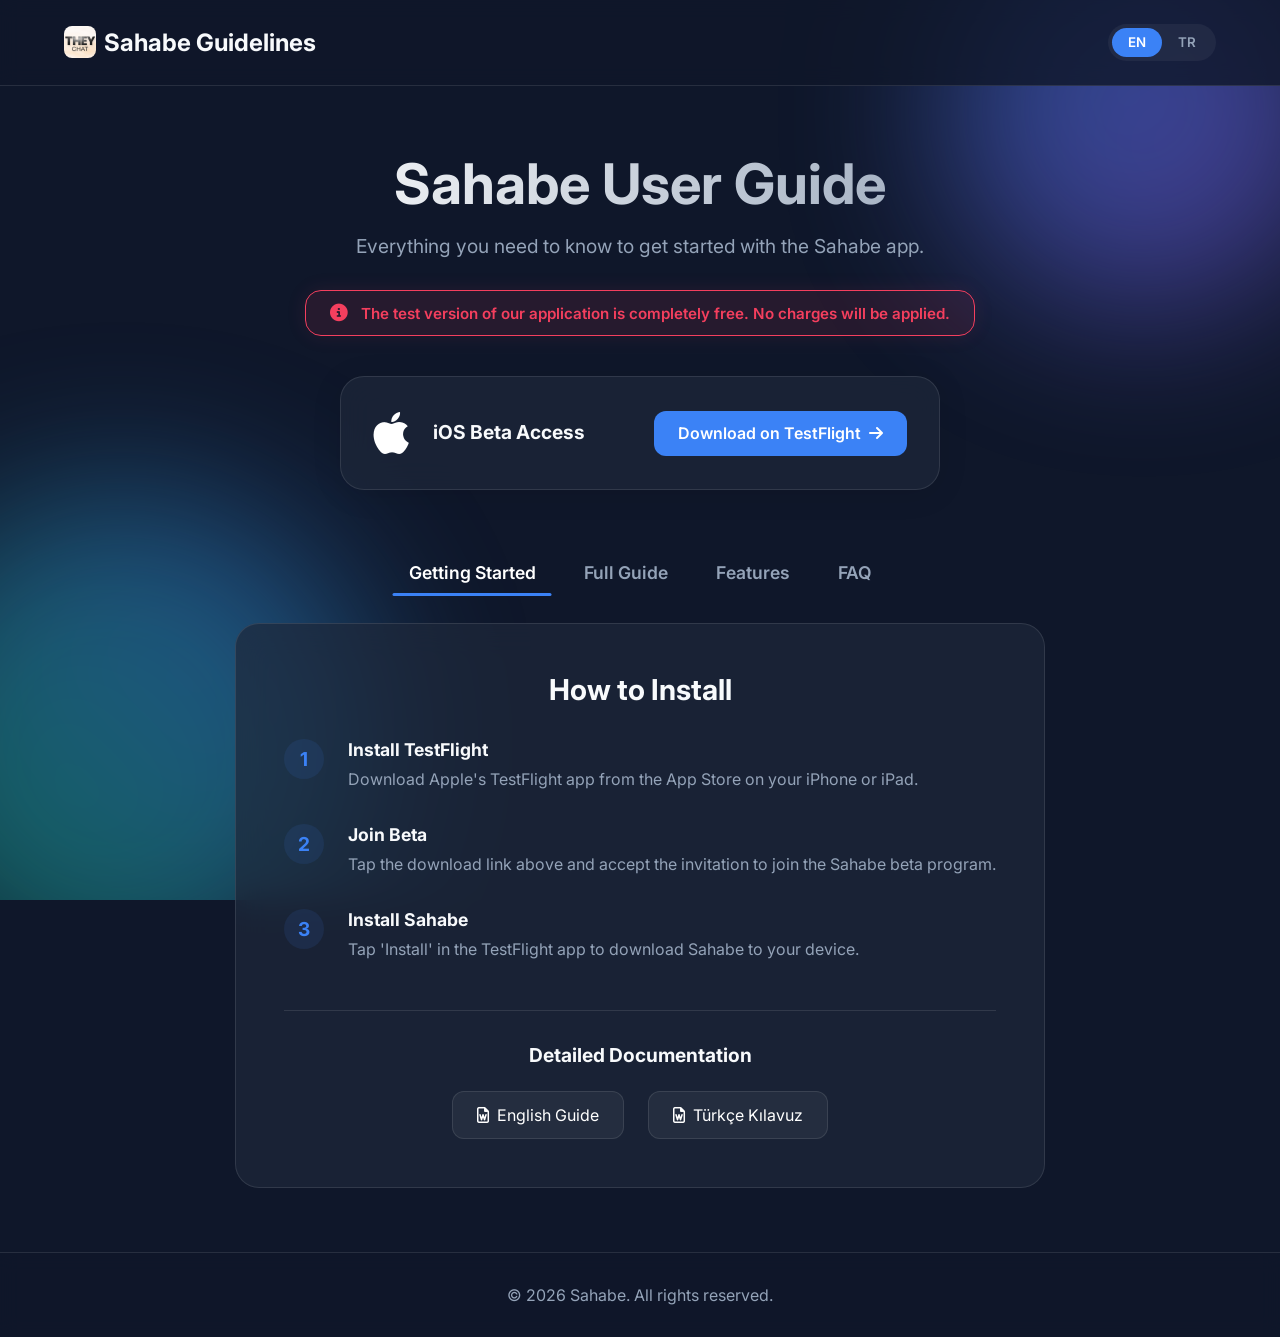
==== index.html @ 3a9c8f9b "feat: add free usage notice banner with localized text to guide page" ====
<!DOCTYPE html>
<html lang="en">
<head>
    <meta charset="UTF-8">
    <meta name="viewport" content="width=device-width, initial-scale=1.0, maximum-scale=1.0, user-scalable=no">
    <title>Sahabe App - User Guide</title>
    <link href="https://fonts.googleapis.com/css2?family=Inter:wght@300;400;600;700&display=swap" rel="stylesheet">
    <link rel="stylesheet" href="style.css">
    <link rel="stylesheet" href="https://cdnjs.cloudflare.com/ajax/libs/font-awesome/6.4.0/css/all.min.css">
</head>
<body>
    <div class="background-elements">
        <div class="blob blob-1"></div>
        <div class="blob blob-2"></div>
    </div>

    <nav class="navbar">
        <div class="logo">
            <img src="images/1.png" alt="Sahabe Logo" class="nav-logo"> <span id="nav-brand">Sahabe Guidelines</span>
        </div>
        <div class="lang-selector">
            <button id="btn-en" class="active">EN</button>
            <button id="btn-tr">TR</button>
        </div>
    </nav>

    <main class="container">
        <header class="hero">
            <h1 id="title">Sahabe User Guide</h1>
            <p id="subtitle">Everything you need to know to get started with the Sahabe app.</p>
            
            <div class="free-notice">
                <i class="fa-solid fa-circle-info"></i>
                <span id="free-notice-text">The test version of our application is completely free. No charges will be applied.</span>
            </div>

            <div class="download-card">
                <div class="app-info">
                    <i class="fa-brands fa-apple apple-icon"></i>
                    <div>
                        <h3 id="ios-beta">iOS Beta Access</h3>
                    </div>
                </div>
                <a href="https://testflight.apple.com/join/zxVEdSqY" target="_blank" class="download-btn">
                    <span id="download-text">Download on TestFlight</span>
                    <i class="fa-solid fa-arrow-right"></i>
                </a>
            </div>
        </header>

        <section class="content-section">
            <div class="tabs">
                <button class="tab-btn active" data-target="getting-started" id="tab-1">Getting Started</button>
                <button class="tab-btn" data-target="full-guide" id="tab-full-guide">Full Guide</button>
                <button class="tab-btn" data-target="features" id="tab-2">Features</button>
                <button class="tab-btn" data-target="faq" id="tab-3">FAQ</button>
            </div>

            <div class="tab-content active" id="getting-started">
                <h2 id="gs-title">How to Install</h2>
                <ol class="steps">
                    <li>
                        <div class="step-icon">1</div>
                        <div class="step-text">
                            <h4 id="step1-title">Install TestFlight</h4>
                            <p id="step1-desc">Download Apple's TestFlight app from the App Store on your iPhone or iPad.</p>
                        </div>
                    </li>
                    <li>
                        <div class="step-icon">2</div>
                        <div class="step-text">
                            <h4 id="step2-title">Join Beta</h4>
                            <p id="step2-desc">Tap the download link above and accept the invitation to join the Sahabe beta program.</p>
                        </div>
                    </li>
                    <li>
                        <div class="step-icon">3</div>
                        <div class="step-text">
                            <h4 id="step3-title">Install Sahabe</h4>
                            <p id="step3-desc">Tap 'Install' in the TestFlight app to download Sahabe to your device.</p>
                        </div>
                    </li>
                </ol>
                <div class="docs-download">
                    <h3 id="docs-title">Detailed Documentation</h3>
                    <div class="docs-links">
                        <a href="./Sahabe-App-Guide.docx" class="doc-btn" download><i class="fa-regular fa-file-word"></i> English Guide</a>
                        <a href="./Sahabe%20Kullan%C4%B1m%20K%C4%B1lavuzu.docx" class="doc-btn" download><i class="fa-regular fa-file-word"></i> Türkçe Kılavuz</a>
                    </div>
                </div>
            </div>

            <!-- Full Guide Tab Content -->
            <div class="tab-content" id="full-guide">
                <div class="guide-container" id="guide-en-content">
                    <h2>Sahabe App: User Guide</h2>
                    <p><em>Welcome to the world of Sahabe! To use our application most efficiently on your iOS device, you can follow the steps below.</em></p>
                    <div class="guide-images"><img src="images/1.png" alt="Intro"></div>

                    <h3>1. Installation and Registration Process</h3>
                    <div class="guide-images">
                        <img src="images/2.png" alt="Installation 1">
                        <img src="images/3.png" alt="Installation 2">
                    </div>
                    <ul>
                        <li><strong>TestFlight Installation:</strong> Our application is currently in the testing phase. First, you need to download and install the TestFlight app from the App Store.</li>
                        <li><strong>Login and Registration:</strong> When you open the app, you will see three different secure registration options:
                            <ul>
                                <li>Register with an Email address.</li>
                                <li>Quick login with a Google account.</li>
                                <li>One-click login with Apple ID.</li>
                            </ul>
                        </li>
                    </ul>

                    <h3>2. Navigation and Sections</h3>
                    <div class="guide-images"><img src="images/4.png" alt="Navigation"></div>
                    <p>You can navigate through the app using the Navigation Bar (Navbar) located at the bottom of the screen.</p>
                    
                    <h4>I. Home Page</h4>
                    <div class="guide-images"><img src="images/5.png" alt="Home Page"></div>
                    <ul>
                        <li><strong>Dynamic List:</strong> The home page lists 5 randomly selected Sahabe.</li>
                        <li><strong>Refresh:</strong> Every time you return to the home page from another section, the list refreshes with different names.</li>
                        <li><strong>Interaction:</strong> You can click on a Sahabe's image to learn about them and start a conversation.</li>
                    </ul>

                    <h4>II. Explore and Search (All Sahabe)</h4>
                    <div class="guide-images"><img src="images/6.png" alt="Explore"></div>
                    <ul>
                        <li><strong>Full List:</strong> You can view all Sahabe registered in the system here.</li>
                        <li><strong>Search:</strong> Use the search bar at the top to find a specific Sahabe by name.</li>
                        <li><strong>Details and Chat:</strong> Clicking on a Sahabe card shows general information, and the "Start Chat" button directs you to the chat screen.</li>
                    </ul>

                    <h4>III. Sponsorship Page</h4>
                    <div class="guide-images">
                        <img src="images/7.png" alt="Sponsorship 1">
                        <img src="images/8.png" alt="Sponsorship 2">
                    </div>
                    <ul>
                        <li><strong>Supporting:</strong> You can select a Sahabe you wish to sponsor.</li>
                        <li><strong>Options:</strong> Sahabe cards feature "Sponsor" and "More" buttons.</li>
                        <li><strong>Process:</strong> You can sponsor directly or use the button at the bottom of the page after reviewing the details.</li>
                    </ul>

                    <h4>IV. Subscription and Credit Transactions</h4>
                    <div class="guide-images">
                        <img src="images/9.png" alt="Subscription 1">
                        <img src="images/10.png" alt="Subscription 2">
                    </div>
                    <ul>
                        <li><strong>Plans:</strong> You can find all subscription plans and details within the cards on this page.</li>
                        <li><strong>Credit System:</strong> Through subscriptions, you earn the credits required to chat with Sahabe (credits decrease during live chats).</li>
                        <li><strong>Buying Credits:</strong> If you wish to increase your credits, you can purchase additional credits via the payment options at the bottom of the page.</li>
                    </ul>

                    <h3>3. Chat Features and Usage</h3>
                    <div class="guide-images"><img src="images/11.png" alt="Chat Features"></div>
                    
                    <h4>Written Chat (Chat Screen)</h4>
                    <div class="guide-images">
                        <img src="images/12.png" alt="Written Chat 1">
                        <img src="images/13.png" alt="Written Chat 2">
                    </div>
                    <ul>
                        <li><strong>Q&A:</strong> You can type your questions in the input bar at the bottom.</li>
                        <li><strong>View:</strong> You can enlarge the area by swiping the chat window upwards.</li>
                        <li><strong>Voice Input:</strong> Use the microphone icon to ask your questions verbally.</li>
                        <li><strong>Language Settings:</strong> Change the chat language using the language option at the bottom of the screen.</li>
                        <li><strong>History:</strong> Use the button in the top right to view your chat history specific to that Sahabe.</li>
                    </ul>

                    <h4>Live Chat</h4>
                    <div class="guide-images"><img src="images/14.png" alt="Live Chat"></div>
                    <ul>
                        <li><strong>Access:</strong> Switch by clicking the "Live" button at the bottom right of the screen.</li>
                        <li><strong>Voice Communication:</strong> Ask your questions directly by speaking.</li>
                        <li><strong>Control Bar:</strong> Use the bar on the right to mute the microphone, pause the chat, or end the session.</li>
                    </ul>

                    <h3>4. Profile and General Menu (Hamburger Menu)</h3>
                    <div class="guide-images">
                        <img src="images/15.png" alt="Profile 1">
                        <img src="images/16.png" alt="Profile 2">
                    </div>
                    <ul>
                        <li><strong>Settings:</strong> Track your profile information, active subscription plan, and remaining credit amount.</li>
                        <li><strong>Content and Support:</strong> Access full chat history, FAQ, Contact Us, About Us, Privacy Policy, Terms of Service, and Warnings.</li>
                    </ul>

                    <h3>5. Feedback & Support</h3>
                    <div class="guide-images">
                        <img src="images/17.png" alt="Feedback 1">
                        <img src="images/18.png" alt="Feedback 2">
                    </div>
                    <p>Your feedback is highly valuable to us. To share your experience:</p>
                    <ul>
                        <li>You can send us your feedback by clicking the <strong>"Feedback"</strong> button located in the bottom right corner of the screen.</li>
                        <li>If you wish, you may attach <strong>screenshots</strong> to your feedback to provide more detailed information.</li>
                        <li>We specifically welcome your comments on:
                            <ul>
                                <li>Ease of registration and login.</li>
                                <li>Quality of content in conversations with Sahaba.</li>
                                <li>Navigation speed and transitions between pages.</li>
                                <li>Performance of the Live chat feature.</li>
                                <li>General design and user-friendliness.</li>
                            </ul>
                        </li>
                    </ul>
                </div>

                <div class="guide-container" id="guide-tr-content" style="display: none;">
                    <h2>Sahabe Uygulaması: Kullanım Kılavuzu</h2>
                    <p><em>Sahabe dünyasına yolculuk yapmaya hoş geldiniz! Uygulamamızı iOS cihazınızda en verimli şekilde kullanabilmeniz için aşağıdaki adımları takip edebilirsiniz.</em></p>
                    <div class="guide-images"><img src="images/1.png" alt="Giriş"></div>

                    <h3>1. Kurulum ve Kayıt Süreci</h3>
                    <div class="guide-images">
                        <img src="images/2.png" alt="Kurulum 1">
                        <img src="images/3.png" alt="Kurulum 2">
                    </div>
                    <ul>
                        <li><strong>TestFlight Yüklemesi:</strong> Uygulamamız şu an test aşamasındadır. Öncelikle App Store üzerinden TestFlight uygulamasını indirip kurmanız gerekmektedir.</li>
                        <li><strong>Giriş ve Kayıt:</strong> Uygulamayı açtığınızda karşınıza üç farklı güvenli kayıt seçeneği çıkacaktır:
                            <ul>
                                <li>E-posta adresi ile kayıt.</li>
                                <li>Google hesabı ile hızlı giriş.</li>
                                <li>Apple ID ile tek tıkla giriş.</li>
                            </ul>
                        </li>
                    </ul>

                    <h3>2. Navigasyon ve Bölümler</h3>
                    <div class="guide-images"><img src="images/4.png" alt="Navigasyon"></div>
                    <p>Uygulama içerisinde geçişlerinizi, ekranın alt kısmında yer alan <strong>Navigasyon Çubuğu (Navbar)</strong> üzerinden gerçekleştirebilirsiniz.</p>
                    
                    <h4>I. Ana Sayfa (Home Page)</h4>
                    <div class="guide-images"><img src="images/5.png" alt="Ana Sayfa"></div>
                    <ul>
                        <li><strong>Dinamik Liste:</strong> Ana sayfada <strong>rastgele seçilen 5 Sahabe</strong> listelenir. Başka bir sayfadan ana sayfaya her döndüğünüzde liste yenilenerek karşınıza farklı isimler çıkar.</li>
                        <li><strong>Etkileşim:</strong> Sahabe görseline tıklayarak o sahabe hakkında bilgi sahibi olabilir ve sohbete başlayabilirsiniz.</li>
                    </ul>

                    <h4>II. Keşfet ve Arama (Tüm Sahabeler)</h4>
                    <div class="guide-images"><img src="images/6.png" alt="Keşfet"></div>
                    <ul>
                        <li><strong>Tüm Liste:</strong> Sistemde kayıtlı tüm sahabeleri burada görebilirsiniz.</li>
                        <li><strong>Arama:</strong> Üst kısımdaki arama barını kullanarak dilediğiniz sahabenin ismini aratabilirsiniz.</li>
                        <li><strong>Detay ve Sohbet:</strong> Sahabe kartına tıkladığınızda genel bilgilerine ulaşabilir, <strong>"Sohbete Başla"</strong> butonu ile chat ekranına yönlendirilirsiniz.</li>
                    </ul>

                    <h4>III. Sponsorluk Sayfası</h4>
                    <div class="guide-images">
                        <img src="images/7.png" alt="Sponsorluk 1">
                        <img src="images/8.png" alt="Sponsorluk 2">
                    </div>
                    <ul>
                        <li><strong>Destek Olma:</strong> Sponsor olmak istediğiniz sahabeyi seçebilirsiniz.</li>
                        <li><strong>Seçenekler:</strong> Sahabe kartları üzerinde "Sponsor Ol" ve "Daha Fazla" butonları yer alır.</li>
                        <li><strong>Süreç:</strong> Doğrudan sponsor olabilir veya detayları inceledikten sonra sayfa sonundaki butonu kullanabilirsiniz.</li>
                    </ul>

                    <h4>IV. Abonelik ve Kredi İşlemleri</h4>
                    <div class="guide-images">
                        <img src="images/9.png" alt="Abonelik 1">
                        <img src="images/10.png" alt="Abonelik 2">
                    </div>
                    <ul>
                        <li><strong>Planlar:</strong> Tüm abonelik planlarını ve detaylarını bu sayfadaki kartlar içerisinde bulabilirsiniz.</li>
                        <li><strong>Kredi Sistemi:</strong> Abonelik sayesinde sahabe ile sohbet etmek için gerekli kredileri kazanmış olursunuz (Canlı sohbetlerde krediniz azalacaktır).</li>
                        <li><strong>Kredi Satın Alma:</strong> Kredinizi artırmak isterseniz, sayfanın altındaki ödeme seçenekleri üzerinden ek kredi satın alabilirsiniz.</li>
                    </ul>

                    <h3>3. Sohbet Özellikleri ve Kullanım</h3>
                    <div class="guide-images"><img src="images/11.png" alt="Sohbet Özellikleri"></div>
                    
                    <h4>Yazılı Sohbet (Chat Screen)</h4>
                    <div class="guide-images">
                        <img src="images/12.png" alt="Yazılı Sohbet 1">
                        <img src="images/13.png" alt="Yazılı Sohbet 2">
                    </div>
                    <ul>
                        <li><strong>Soru-Cevap:</strong> Alt kısımdaki giriş barından sorularınızı yazabilirsiniz.</li>
                        <li><strong>Görünüm:</strong> Sohbet penceresini yukarı kaydırarak alanı büyütebilirsiniz.</li>
                        <li><strong>Sesli Giriş:</strong> Mikrofon ikonunu kullanarak sorularınızı konuşarak iletebilirsiniz.</li>
                        <li><strong>Dil Ayarı:</strong> Sohbet dilini ekranın altındaki dil seçeneğiyle değiştirebilirsiniz.</li>
                        <li><strong>Geçmiş:</strong> Sağ üstteki buton ile o sahabeye özel sohbet geçmişinizi görebilirsiniz.</li>
                    </ul>

                    <h4>Canlı Sohbet (Live Chat)</h4>
                    <div class="guide-images"><img src="images/14.png" alt="Canlı Sohbet"></div>
                    <ul>
                        <li><strong>Geçiş:</strong> Ekranın sağ altındaki <strong>"Live"</strong> butonuna tıklayarak geçiş yapabilirsiniz.</li>
                        <li><strong>Sesli İletişim:</strong> Sorularınızı doğrudan konuşarak sorabilirsiniz.</li>
                        <li><strong>Kontrol Barı:</strong> Sağ taraftaki bar üzerinden mikrofonu kapatabilir, sohbeti duraklatabilir veya sonlandırabilirsiniz.</li>
                    </ul>

                    <h3>4. Profil ve Genel Menü (Hamburger Menü)</h3>
                    <div class="guide-images">
                        <img src="images/15.png" alt="Profil 1">
                        <img src="images/16.png" alt="Profil 2">
                    </div>
                    <p>Her sayfanın sağ üst köşesinde bulunan <strong>Hamburger Menü (≡)</strong> simgesi üzerinden şu bölümlere ulaşabilirsiniz:</p>
                    <ul>
                        <li><strong>Ayarlar:</strong> Profil bilgileriniz, aktif abonelik planınız ve kalan kredi miktarınızı buradan takip edebilirsiniz.</li>
                        <li><strong>İçerik ve Destek:</strong> Tüm sohbet geçmişi, SSS, Bize Ulaşın, Hakkımızda, Gizlilik Politikası, Hizmet Şartları ve Uyarılar.</li>
                    </ul>

                    <h3>5. Geri Bildirim ve Destek</h3>
                    <div class="guide-images">
                        <img src="images/17.png" alt="Geri Bildirim 1">
                        <img src="images/18.png" alt="Geri Bildirim 2">
                    </div>
                    <p>Uygulama hakkındaki görüşleriniz bizim için çok değerlidir. Deneyimlerinizi paylaşmak için:</p>
                    <ul>
                        <li>Ekranın sağ alt köşesinde bulunan <strong>"Feedback"</strong> butonuna tıklayarak geri bildirimlerinizi bize iletebilirsiniz.</li>
                        <li>Geri bildiriminize dilerseniz <strong>ekran görüntüsü</strong> ekleyerek yaşadığınız durumları daha detaylı bir şekilde raporlayabilirsiniz.</li>
                        <li>Uygulama gelişimi için özellikle şu 5 konu başlığındaki yorumlarınızı bekliyoruz:
                            <ul>
                                <li>Kayıt ve giriş kolaylığı.</li>
                                <li>Sahabelerle yapılan sohbetlerin içerik kalitesi.</li>
                                <li>Sayfalar arası geçiş ve navigasyon hızı.</li>
                                <li>Canlı sohbet (Live) özelliğinin performansı.</li>
                                <li>Genel tasarım ve kullanım kolaylığı.</li>
                            </ul>
                        </li>
                    </ul>
                </div>
            </div>

            <div class="tab-content" id="features">
                <h2 id="feat-title">Key Features</h2>
                <div class="feature-grid">
                    <div class="feature-card">
                        <i class="fa-solid fa-comments"></i>
                        <h4 id="feat1-title">Real-time Chat</h4>
                        <p id="feat1-desc">Communicate instantly with a modern and intuitive chat interface.</p>
                    </div>
                    <div class="feature-card">
                        <i class="fa-solid fa-microphone"></i>
                        <h4 id="feat2-title">Voice Messages</h4>
                        <p id="feat2-desc">Send and receive crystal clear voice messages effortlessly.</p>
                    </div>
                    <div class="feature-card">
                        <i class="fa-solid fa-shield-halved"></i>
                        <h4 id="feat3-title">Secure & Private</h4>
                        <p id="feat3-desc">Your conversations are protected with industry-standard security.</p>
                    </div>
                </div>
            </div>

            <div class="tab-content" id="faq">
                <h2 id="faq-title">Frequently Asked Questions</h2>
                <div class="accordion">
                    <div class="accordion-item">
                        <button class="accordion-header">
                            <span id="faq1-q">Do I need an account to use the app?</span>
                            <i class="fa-solid fa-chevron-down"></i>
                        </button>
                        <div class="accordion-body">
                            <p id="faq1-a">Yes, you can sign in easily using your Google or Apple account.</p>
                        </div>
                    </div>
                    <div class="accordion-item">
                        <button class="accordion-header">
                            <span id="faq2-q">Is the app available on Android?</span>
                            <i class="fa-solid fa-chevron-down"></i>
                        </button>
                        <div class="accordion-body">
                            <p id="faq2-a">Currently, we are focusing on the iOS beta release. An Android version will be available in the future.</p>
                        </div>
                    </div>
                    <div class="accordion-item">
                        <button class="accordion-header">
                            <span id="faq3-q">How do I report a bug?</span>
                            <i class="fa-solid fa-chevron-down"></i>
                        </button>
                        <div class="accordion-body">
                            <p id="faq3-a">You can report bugs directly through the TestFlight app by taking a screenshot and sharing your feedback.</p>
                        </div>
                    </div>
                </div>
            </div>
        </section>
    </main>

    <footer>
        <p id="footer-text">&copy; 2026 Sahabe. All rights reserved.</p>
    </footer>

    <script src="script.js"></script>
</body>
</html>
---- style.css ----
:root {
    --bg-color: #0f172a;
    --text-main: #f8fafc;
    --text-muted: #94a3b8;
    --primary: #3b82f6;
    --primary-hover: #2563eb;
    --card-bg: rgba(30, 41, 59, 0.7);
    --border: rgba(255, 255, 255, 0.1);
    --glass-shadow: 0 4px 30px rgba(0, 0, 0, 0.1);
}

* {
    margin: 0;
    padding: 0;
    box-sizing: border-box;
    font-family: 'Inter', sans-serif;
}

body {
    background-color: var(--bg-color);
    color: var(--text-main);
    min-height: 100vh;
    display: flex;
    flex-direction: column;
    overflow-x: hidden;
    position: relative;
}

.background-elements {
    position: fixed;
    top: 0;
    left: 0;
    width: 100%;
    height: 100%;
    z-index: -1;
    overflow: hidden;
}

.blob {
    position: absolute;
    filter: blur(80px);
    border-radius: 50%;
    opacity: 0.5;
    animation: float 10s infinite ease-in-out alternate;
}

.blob-1 {
    top: -10%;
    right: -5%;
    width: 400px;
    height: 400px;
    background: linear-gradient(to bottom right, #3b82f6, #8b5cf6);
}

.blob-2 {
    bottom: -10%;
    left: -10%;
    width: 500px;
    height: 500px;
    background: linear-gradient(to top right, #10b981, #3b82f6);
    animation-delay: -5s;
}

@keyframes float {
    0% { transform: translate(0, 0) scale(1); }
    100% { transform: translate(-30px, 50px) scale(1.1); }
}

.navbar {
    display: flex;
    justify-content: space-between;
    align-items: center;
    padding: 1.5rem 5%;
    background: rgba(15, 23, 42, 0.8);
    backdrop-filter: blur(10px);
    border-bottom: 1px solid var(--border);
    position: sticky;
    top: 0;
    left: 0;
    right: 0;
    width: 100%;
    z-index: 100;
}

.logo {
    font-size: 1.5rem;
    font-weight: 700;
    display: flex;
    align-items: center;
    gap: 0.5rem;
}

.nav-logo {
    width: 32px;
    height: 32px;
    object-fit: cover;
    border-radius: 8px;
}

.logo i {
    color: var(--primary);
}

.lang-selector {
    display: flex;
    background: rgba(255, 255, 255, 0.05);
    border-radius: 20px;
    padding: 4px;
}

.lang-selector button {
    background: transparent;
    border: none;
    color: var(--text-muted);
    padding: 0.4rem 1rem;
    border-radius: 16px;
    cursor: pointer;
    font-weight: 600;
    transition: all 0.3s ease;
}

.lang-selector button.active {
    background: var(--primary);
    color: white;
}

.container {
    max-width: 900px;
    margin: 0 auto;
    padding: 4rem 2rem;
    flex: 1;
}

.hero {
    text-align: center;
    margin-bottom: 4rem;
}

.hero h1 {
    font-size: 3.5rem;
    font-weight: 700;
    margin-bottom: 1rem;
    background: linear-gradient(to right, #fff, #94a3b8);
    -webkit-background-clip: text;
    -webkit-text-fill-color: transparent;
}

.hero p {
    font-size: 1.2rem;
    color: var(--text-muted);
    max-width: 600px;
    margin: 0 auto 2rem auto;
}

.free-notice {
    background: rgba(244, 63, 94, 0.1);
    border: 1px solid #f43f5e;
    border-radius: 16px;
    padding: 0.8rem 1.5rem;
    margin-bottom: 2.5rem;
    display: inline-flex;
    align-items: center;
    gap: 0.8rem;
    color: #f43f5e;
    font-weight: 600;
    font-size: 0.95rem;
    box-shadow: 0 0 20px rgba(244, 63, 94, 0.1);
    animation: fadeIn 0.8s ease forwards;
}

.free-notice i {
    font-size: 1.1rem;
}

.download-card {
    background: var(--card-bg);
    backdrop-filter: blur(16px);
    border: 1px solid var(--border);
    border-radius: 24px;
    padding: 2rem;
    display: flex;
    align-items: center;
    justify-content: space-between;
    box-shadow: var(--glass-shadow);
    max-width: 600px;
    margin: 0 auto;
    transition: transform 0.3s ease, box-shadow 0.3s ease;
}

.download-card:hover {
    transform: translateY(-5px);
    box-shadow: 0 10px 40px rgba(59, 130, 246, 0.2);
}

.app-info {
    display: flex;
    align-items: center;
    gap: 1.5rem;
    text-align: left;
}

.apple-icon {
    font-size: 3rem;
    color: white;
}

.app-info h3 {
    font-size: 1.2rem;
    margin-bottom: 0.2rem;
}

.version {
    color: var(--text-muted);
    font-size: 0.9rem;
}

.version strong {
    color: #10b981;
    background: rgba(16, 185, 129, 0.1);
    padding: 2px 8px;
    border-radius: 12px;
}

.download-btn {
    background: var(--primary);
    color: white;
    text-decoration: none;
    padding: 0.8rem 1.5rem;
    border-radius: 12px;
    font-weight: 600;
    display: inline-flex;
    align-items: center;
    justify-content: center;
    gap: 0.5rem;
    transition: background 0.3s ease;
    word-break: break-word;
}

.download-btn:hover {
    background: var(--primary-hover);
}

.tabs {
    display: flex;
    justify-content: center;
    flex-wrap: wrap;
    gap: 1rem;
    margin-bottom: 2rem;
}

.tab-btn {
    background: transparent;
    border: none;
    color: var(--text-muted);
    font-size: 1.1rem;
    font-weight: 600;
    padding: 0.5rem 1rem;
    cursor: pointer;
    position: relative;
    transition: color 0.3s ease;
}

.tab-btn::after {
    content: '';
    position: absolute;
    bottom: -5px;
    left: 50%;
    transform: translateX(-50%);
    width: 0;
    height: 3px;
    background: var(--primary);
    border-radius: 3px;
    transition: width 0.3s ease;
}

.tab-btn.active {
    color: white;
}

.tab-btn.active::after {
    width: 100%;
}

.tab-content {
    display: none;
    background: var(--card-bg);
    backdrop-filter: blur(16px);
    border: 1px solid var(--border);
    border-radius: 24px;
    padding: 3rem;
    animation: fadeIn 0.4s ease forwards;
}

.tab-content.active {
    display: block;
}

@keyframes fadeIn {
    from { opacity: 0; transform: translateY(10px); }
    to { opacity: 1; transform: translateY(0); }
}

.tab-content h2 {
    margin-bottom: 2rem;
    font-size: 1.8rem;
    text-align: center;
}

.steps {
    list-style: none;
    display: flex;
    flex-direction: column;
    gap: 2rem;
    margin-bottom: 3rem;
}

.steps li {
    display: flex;
    gap: 1.5rem;
}

.step-icon {
    width: 40px;
    height: 40px;
    background: rgba(59, 130, 246, 0.1);
    color: var(--primary);
    border-radius: 50%;
    display: flex;
    align-items: center;
    justify-content: center;
    font-weight: 700;
    font-size: 1.2rem;
    flex-shrink: 0;
}

.step-text h4 {
    font-size: 1.1rem;
    margin-bottom: 0.4rem;
}

.step-text p {
    color: var(--text-muted);
    line-height: 1.6;
}

.docs-download {
    border-top: 1px solid var(--border);
    padding-top: 2rem;
    text-align: center;
}

.docs-download h3 {
    margin-bottom: 1.5rem;
    font-size: 1.2rem;
}

.docs-links {
    display: flex;
    justify-content: center;
    gap: 1.5rem;
}

.doc-btn {
    display: inline-flex;
    align-items: center;
    gap: 0.5rem;
    background: rgba(255, 255, 255, 0.05);
    border: 1px solid var(--border);
    color: white;
    text-decoration: none;
    padding: 0.8rem 1.5rem;
    border-radius: 12px;
    transition: all 0.3s ease;
}

.doc-btn:hover {
    background: rgba(255, 255, 255, 0.1);
    border-color: rgba(255, 255, 255, 0.2);
}

.feature-grid {
    display: grid;
    grid-template-columns: repeat(auto-fit, minmax(200px, 1fr));
    gap: 1.5rem;
}

.feature-card {
    background: rgba(255, 255, 255, 0.03);
    border: 1px solid var(--border);
    border-radius: 16px;
    padding: 2rem;
    text-align: center;
    transition: transform 0.3s ease;
}

.feature-card:hover {
    transform: translateY(-5px);
}

.feature-card i {
    font-size: 2.5rem;
    color: var(--primary);
    margin-bottom: 1rem;
}

.feature-card h4 {
    margin-bottom: 0.5rem;
    font-size: 1.1rem;
}

.feature-card p {
    color: var(--text-muted);
    font-size: 0.95rem;
    line-height: 1.5;
}

.accordion-item {
    border-bottom: 1px solid var(--border);
}

.accordion-item:last-child {
    border-bottom: none;
}

.accordion-header {
    width: 100%;
    background: transparent;
    border: none;
    color: white;
    display: flex;
    justify-content: space-between;
    align-items: center;
    padding: 1.5rem 0;
    font-size: 1.1rem;
    font-weight: 600;
    cursor: pointer;
}

.accordion-header i {
    transition: transform 0.3s ease;
}

.accordion-header.active i {
    transform: rotate(180deg);
}

.accordion-body {
    max-height: 0;
    overflow: hidden;
    transition: max-height 0.3s ease;
}

.accordion-body p {
    padding-bottom: 1.5rem;
    color: var(--text-muted);
    line-height: 1.6;
}

.guide-container {
    color: var(--text-muted);
    line-height: 1.6;
    text-align: left;
}

.guide-container h2 {
    color: white;
    margin-bottom: 1.5rem;
    font-size: 2rem;
    text-align: left;
}

.guide-container h3 {
    color: var(--primary);
    margin-top: 2rem;
    margin-bottom: 1rem;
    font-size: 1.4rem;
}

.guide-container h4 {
    color: #f8fafc;
    margin-top: 1.5rem;
    margin-bottom: 0.5rem;
    font-size: 1.1rem;
}

.guide-container p {
    margin-bottom: 1rem;
}

.guide-container ul, .guide-container ol {
    margin-bottom: 1.5rem;
    padding-left: 1.5rem;
}

.guide-container li {
    margin-bottom: 0.5rem;
}

.guide-container ul ul {
    margin-top: 0.5rem;
    margin-bottom: 0.5rem;
}

.guide-images {
    display: flex;
    gap: 1.2rem;
    margin: 1.5rem 0;
    overflow-x: auto;
    padding-bottom: 1rem;
    scroll-snap-type: x mandatory;
    -webkit-overflow-scrolling: touch;
}

.guide-images img {
    flex: 0 0 80%;
    max-width: 80%;
    height: auto;
    border-radius: 12px;
    border: 1px solid var(--border);
    box-shadow: 0 4px 15px rgba(0, 0, 0, 0.2);
    scroll-snap-align: start;
}

/* On larger screens, don't force partial visibility if there's space */
@media (min-width: 769px) {
    .guide-images img {
        flex: 0 0 auto;
        max-width: 45%;
    }
}

footer {
    text-align: center;
    padding: 2rem;
    color: var(--text-muted);
    border-top: 1px solid var(--border);
    background: rgba(15, 23, 42, 0.8);
    backdrop-filter: blur(10px);
}

@media (max-width: 768px) {
    .navbar {
        padding: 1rem 1.5rem;
        width: 100%;
        border-radius: 0;
    }
    .container { padding: 2rem 1rem; }
    .hero h1 { font-size: 1.8rem; }
    .download-card { 
        flex-direction: column; 
        gap: 1.2rem; 
        text-align: center; 
        padding: 1.2rem; 
        width: 100%;
        max-width: 100%;
    }
    .app-info { flex-direction: column; text-align: center; gap: 0.8rem; }
    .app-info i { font-size: 2.5rem; }
    .download-btn { 
        width: 100%; 
        padding: 0.8rem 1rem; 
        font-size: 0.95rem;
    }
    .docs-links { flex-direction: column; gap: 0.8rem; }
    .tab-content { padding: 1.5rem 1rem; }
    .guide-images { padding-bottom: 1rem; }
}
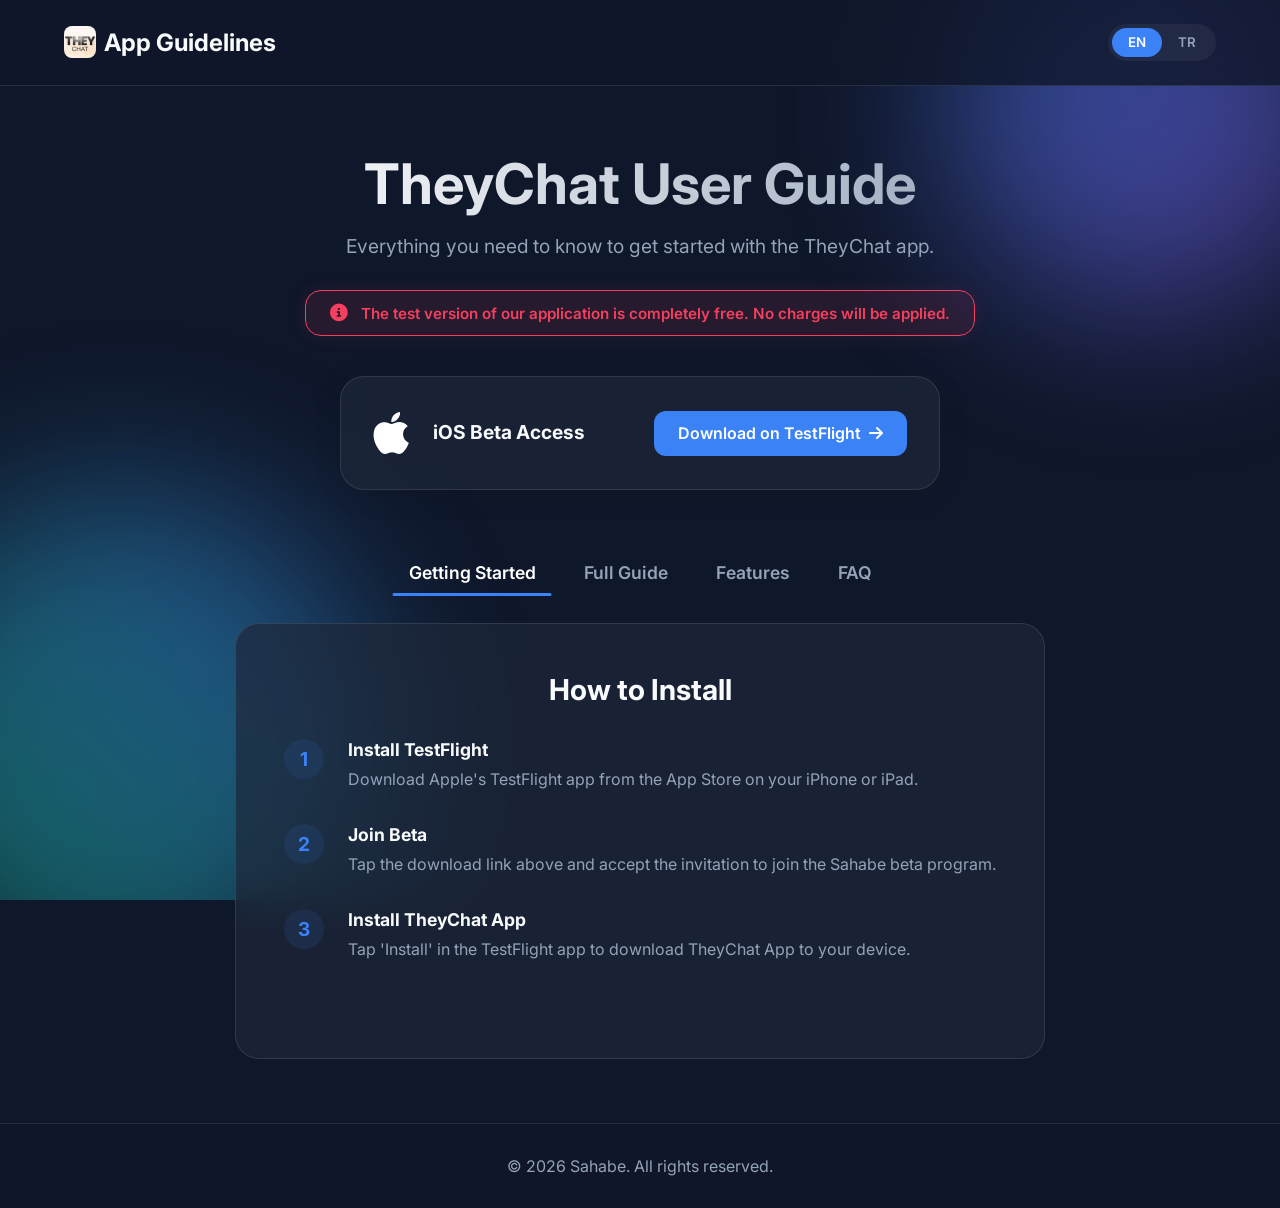
==== commit 86944188: "refactor: rebrand application to TheyChat and update feature descriptions in guide pages" ====
--- a/index.html
+++ b/index.html
@@ -3,7 +3,7 @@
 <head>
     <meta charset="UTF-8">
     <meta name="viewport" content="width=device-width, initial-scale=1.0, maximum-scale=1.0, user-scalable=no">
-    <title>Sahabe App - User Guide</title>
+    <title>TheyChat App - User Guide</title>
     <link href="https://fonts.googleapis.com/css2?family=Inter:wght@300;400;600;700&display=swap" rel="stylesheet">
     <link rel="stylesheet" href="style.css">
     <link rel="stylesheet" href="https://cdnjs.cloudflare.com/ajax/libs/font-awesome/6.4.0/css/all.min.css">
@@ -16,7 +16,7 @@
 
     <nav class="navbar">
         <div class="logo">
-            <img src="images/1.png" alt="Sahabe Logo" class="nav-logo"> <span id="nav-brand">Sahabe Guidelines</span>
+            <img src="images/1.png" alt="Sahabe Logo" class="nav-logo"> <span id="nav-brand">App Guidelines</span>
         </div>
         <div class="lang-selector">
             <button id="btn-en" class="active">EN</button>
@@ -26,8 +26,8 @@
 
     <main class="container">
         <header class="hero">
-            <h1 id="title">Sahabe User Guide</h1>
-            <p id="subtitle">Everything you need to know to get started with the Sahabe app.</p>
+            <h1 id="title">TheyChat User Guide</h1>
+            <p id="subtitle">Everything you need to know to get started with the TheyChat app.</p>
             
             <div class="free-notice">
                 <i class="fa-solid fa-circle-info"></i>
@@ -76,25 +76,18 @@
                     <li>
                         <div class="step-icon">3</div>
                         <div class="step-text">
-                            <h4 id="step3-title">Install Sahabe</h4>
-                            <p id="step3-desc">Tap 'Install' in the TestFlight app to download Sahabe to your device.</p>
+                            <h4 id="step3-title">Install TheyChat App</h4>
+                            <p id="step3-desc">Tap 'Install' in the TestFlight app to download TheyChat App to your device.</p>
                         </div>
                     </li>
                 </ol>
-                <div class="docs-download">
-                    <h3 id="docs-title">Detailed Documentation</h3>
-                    <div class="docs-links">
-                        <a href="./Sahabe-App-Guide.docx" class="doc-btn" download><i class="fa-regular fa-file-word"></i> English Guide</a>
-                        <a href="./Sahabe%20Kullan%C4%B1m%20K%C4%B1lavuzu.docx" class="doc-btn" download><i class="fa-regular fa-file-word"></i> Türkçe Kılavuz</a>
-                    </div>
-                </div>
             </div>
 
             <!-- Full Guide Tab Content -->
             <div class="tab-content" id="full-guide">
                 <div class="guide-container" id="guide-en-content">
-                    <h2>Sahabe App: User Guide</h2>
-                    <p><em>Welcome to the world of Sahabe! To use our application most efficiently on your iOS device, you can follow the steps below.</em></p>
+                    <h2>TheyChat App: User Guide</h2>
+                    <p><em>Welcome to the world of TheyChat! To use our application most efficiently on your iOS device, you can follow the steps below.</em></p>
                     <div class="guide-images"><img src="images/1.png" alt="Intro"></div>
 
                     <h3>1. Installation and Registration Process</h3>
@@ -211,8 +204,8 @@
                 </div>
 
                 <div class="guide-container" id="guide-tr-content" style="display: none;">
-                    <h2>Sahabe Uygulaması: Kullanım Kılavuzu</h2>
-                    <p><em>Sahabe dünyasına yolculuk yapmaya hoş geldiniz! Uygulamamızı iOS cihazınızda en verimli şekilde kullanabilmeniz için aşağıdaki adımları takip edebilirsiniz.</em></p>
+                    <h2>TheyChat Uygulaması: Kullanım Kılavuzu</h2>
+                    <p><em>TheyChat dünyasına yolculuk yapmaya hoş geldiniz! Uygulamamızı iOS cihazınızda en verimli şekilde kullanabilmeniz için aşağıdaki adımları takip edebilirsiniz.</em></p>
                     <div class="guide-images"><img src="images/1.png" alt="Giriş"></div>
 
                     <h3>1. Kurulum ve Kayıt Süreci</h3>
@@ -338,14 +331,19 @@
                         <p id="feat1-desc">Communicate instantly with a modern and intuitive chat interface.</p>
                     </div>
                     <div class="feature-card">
-                        <i class="fa-solid fa-microphone"></i>
-                        <h4 id="feat2-title">Voice Messages</h4>
-                        <p id="feat2-desc">Send and receive crystal clear voice messages effortlessly.</p>
+                        <i class="fa-solid fa-keyboard"></i>
+                        <h4 id="feat2-title">Text Chat</h4>
+                        <p id="feat2-desc">Enjoy seamless text-based conversations anytime, anywhere.</p>
                     </div>
                     <div class="feature-card">
                         <i class="fa-solid fa-shield-halved"></i>
-                        <h4 id="feat3-title">Secure & Private</h4>
-                        <p id="feat3-desc">Your conversations are protected with industry-standard security.</p>
+                        <h4 id="feat3-title">Private & Secure</h4>
+                        <p id="feat3-desc">Your data and conversations are protected with advanced encryption.</p>
+                    </div>
+                    <div class="feature-card">
+                        <i class="fa-solid fa-book-open"></i>
+                        <h4 id="feat4-title">Educational Content</h4>
+                        <p id="feat4-desc">Access informative and educational content designed to help you grow.</p>
                     </div>
                 </div>
             </div>
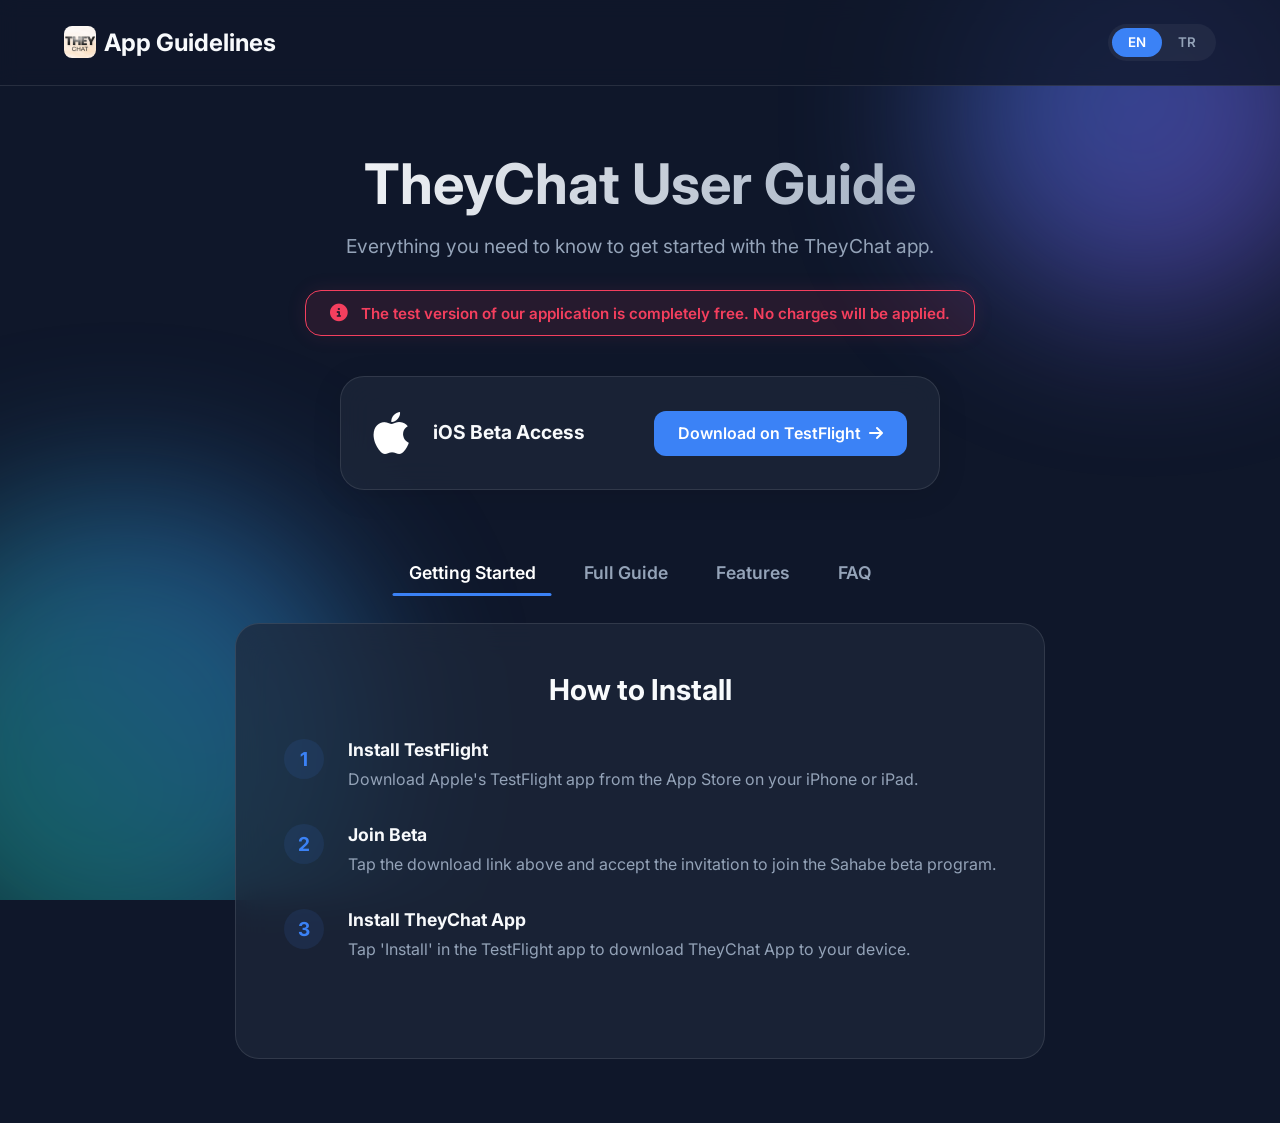
==== commit 1828fe82: "refactor: remove footer element and associated localization strings" ====
--- a/index.html
+++ b/index.html
@@ -383,9 +383,7 @@
         </section>
     </main>
 
-    <footer>
-        <p id="footer-text">&copy; 2026 Sahabe. All rights reserved.</p>
-    </footer>
+
 
     <script src="script.js"></script>
 </body>
--- a/style.css
+++ b/style.css
@@ -529,14 +529,7 @@
     }
 }
 
-footer {
-    text-align: center;
-    padding: 2rem;
-    color: var(--text-muted);
-    border-top: 1px solid var(--border);
-    background: rgba(15, 23, 42, 0.8);
-    backdrop-filter: blur(10px);
-}
+
 
 @media (max-width: 768px) {
     .navbar {
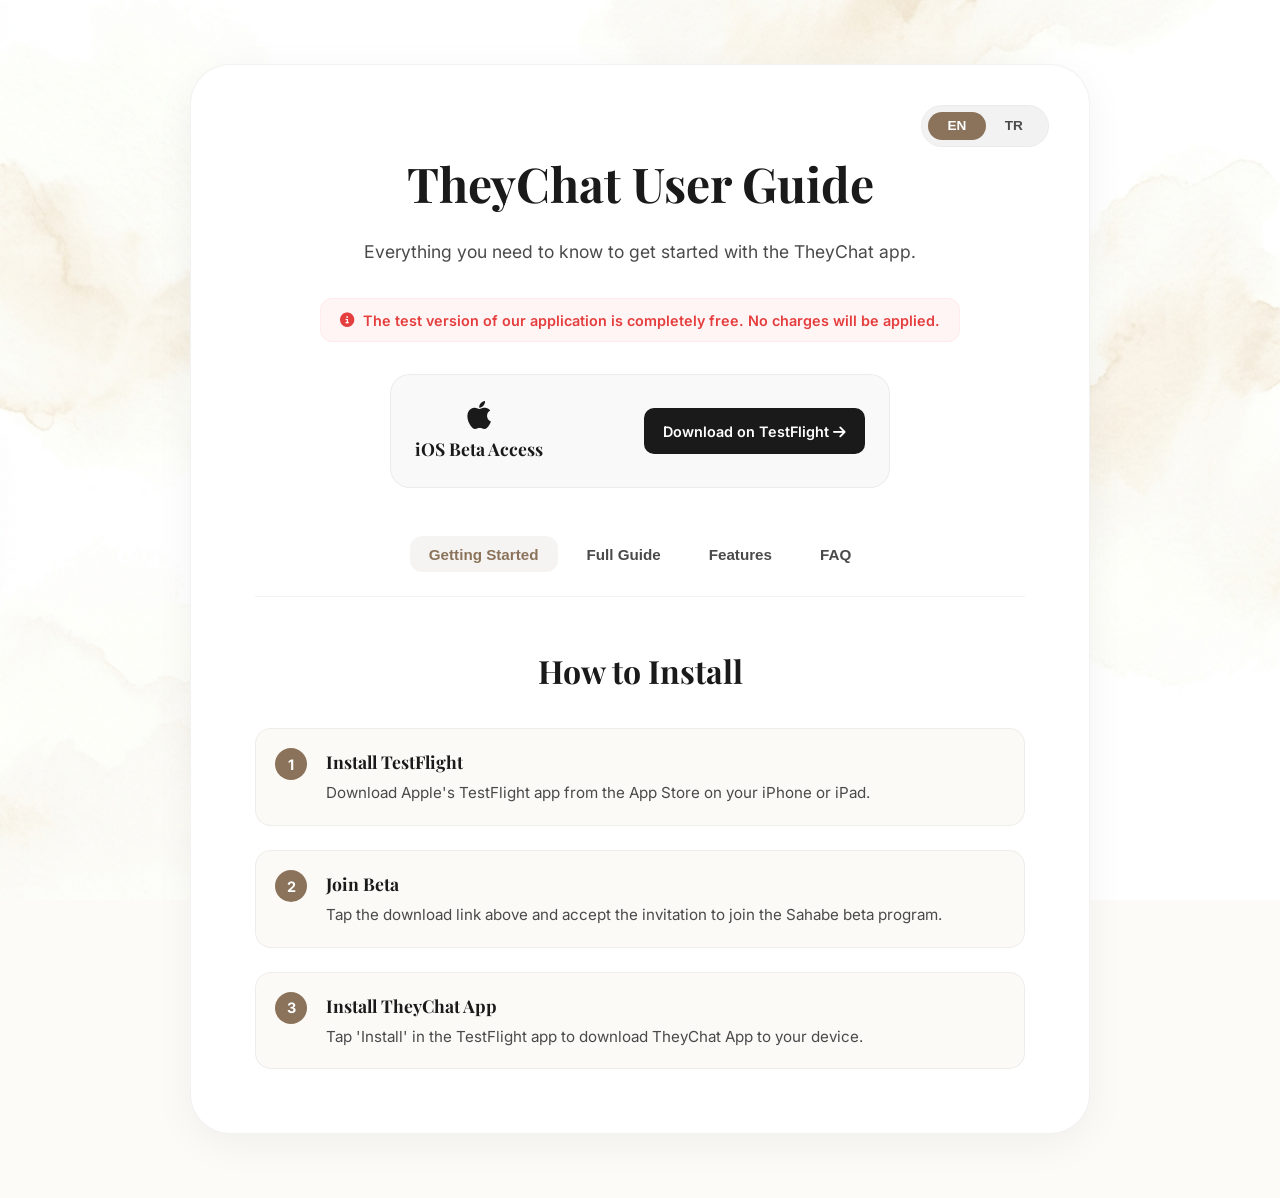
==== commit b48aa0ed: "refactor: redesign user guide interface with a new theme, card layout, and updated background" ====
--- a/index.html
+++ b/index.html
@@ -4,7 +4,7 @@
     <meta charset="UTF-8">
     <meta name="viewport" content="width=device-width, initial-scale=1.0, maximum-scale=1.0, user-scalable=no">
     <title>TheyChat App - User Guide</title>
-    <link href="https://fonts.googleapis.com/css2?family=Inter:wght@300;400;600;700&display=swap" rel="stylesheet">
+    <link href="https://fonts.googleapis.com/css2?family=Inter:wght@300;400;600;700&family=Playfair+Display:wght@700&display=swap" rel="stylesheet">
     <link rel="stylesheet" href="style.css">
     <link rel="stylesheet" href="https://cdnjs.cloudflare.com/ajax/libs/font-awesome/6.4.0/css/all.min.css">
 </head>
@@ -14,17 +14,11 @@
         <div class="blob blob-2"></div>
     </div>
 
-    <nav class="navbar">
-        <div class="logo">
-            <img src="images/1.png" alt="Sahabe Logo" class="nav-logo"> <span id="nav-brand">App Guidelines</span>
-        </div>
+    <main class="container">
         <div class="lang-selector">
             <button id="btn-en" class="active">EN</button>
             <button id="btn-tr">TR</button>
         </div>
-    </nav>
-
-    <main class="container">
         <header class="hero">
             <h1 id="title">TheyChat User Guide</h1>
             <p id="subtitle">Everything you need to know to get started with the TheyChat app.</p>
@@ -362,20 +356,11 @@
                     </div>
                     <div class="accordion-item">
                         <button class="accordion-header">
-                            <span id="faq2-q">Is the app available on Android?</span>
+                            <span id="faq2-q">How do I report a bug?</span>
                             <i class="fa-solid fa-chevron-down"></i>
                         </button>
                         <div class="accordion-body">
-                            <p id="faq2-a">Currently, we are focusing on the iOS beta release. An Android version will be available in the future.</p>
-                        </div>
-                    </div>
-                    <div class="accordion-item">
-                        <button class="accordion-header">
-                            <span id="faq3-q">How do I report a bug?</span>
-                            <i class="fa-solid fa-chevron-down"></i>
-                        </button>
-                        <div class="accordion-body">
-                            <p id="faq3-a">You can report bugs directly through the TestFlight app by taking a screenshot and sharing your feedback.</p>
+                            <p id="faq2-a">You can report bugs directly through the TestFlight app by taking a screenshot and sharing your feedback.</p>
                         </div>
                     </div>
                 </div>
--- a/style.css
+++ b/style.css
@@ -1,121 +1,75 @@
 :root {
-    --bg-color: #0f172a;
-    --text-main: #f8fafc;
-    --text-muted: #94a3b8;
-    --primary: #3b82f6;
-    --primary-hover: #2563eb;
-    --card-bg: rgba(30, 41, 59, 0.7);
-    --border: rgba(255, 255, 255, 0.1);
-    --glass-shadow: 0 4px 30px rgba(0, 0, 0, 0.1);
+    --bg-color: #FDFBF7;
+    --text-main: #1A1A1A;
+    --text-muted: #4A4A4A;
+    --primary: #8B735B; /* Muted gold/brown from analysis */
+    --primary-hover: #705D49;
+    --card-bg: #FFFFFF;
+    --header-bg: rgba(255, 255, 255, 0.8);
+    --border: rgba(0, 0, 0, 0.05);
+    --card-shadow: 0 10px 40px rgba(0, 0, 0, 0.05);
+    --heading-font: 'Playfair Display', serif;
+    --body-font: 'Inter', sans-serif;
 }
 
 * {
     margin: 0;
     padding: 0;
     box-sizing: border-box;
-    font-family: 'Inter', sans-serif;
 }
 
 body {
     background-color: var(--bg-color);
+    background-image: url("images/bg.png");
+    background-size: cover;
+    background-position: center;
+    background-attachment: fixed;
     color: var(--text-main);
+    font-family: var(--body-font);
+    line-height: 1.6;
     min-height: 100vh;
-    display: flex;
-    flex-direction: column;
     overflow-x: hidden;
+}
+
+.background-elements {
+    display: none; /* Removing blobs for the new clean design */
+}
+
+/* Header / Navbar */
+/* Main Container as the White Card */
+.container {
     position: relative;
-}
-
-.background-elements {
-    position: fixed;
-    top: 0;
-    left: 0;
-    width: 100%;
-    height: 100%;
-    z-index: -1;
-    overflow: hidden;
-}
-
-.blob {
+    max-width: 900px;
+    margin: 4rem auto;
+    padding: 5rem 4rem 4rem 4rem; /* More top padding for switcher */
+    background: var(--card-bg);
+    border-radius: 40px;
+    box-shadow: var(--card-shadow);
+    border: 1px solid var(--border);
+    animation: cardEntrance 0.8s cubic-bezier(0.2, 0.8, 0.2, 1);
+}
+
+.lang-selector {
     position: absolute;
-    filter: blur(80px);
-    border-radius: 50%;
-    opacity: 0.5;
-    animation: float 10s infinite ease-in-out alternate;
-}
-
-.blob-1 {
-    top: -10%;
-    right: -5%;
-    width: 400px;
-    height: 400px;
-    background: linear-gradient(to bottom right, #3b82f6, #8b5cf6);
-}
-
-.blob-2 {
-    bottom: -10%;
-    left: -10%;
-    width: 500px;
-    height: 500px;
-    background: linear-gradient(to top right, #10b981, #3b82f6);
-    animation-delay: -5s;
-}
-
-@keyframes float {
-    0% { transform: translate(0, 0) scale(1); }
-    100% { transform: translate(-30px, 50px) scale(1.1); }
-}
-
-.navbar {
-    display: flex;
-    justify-content: space-between;
-    align-items: center;
-    padding: 1.5rem 5%;
-    background: rgba(15, 23, 42, 0.8);
-    backdrop-filter: blur(10px);
-    border-bottom: 1px solid var(--border);
-    position: sticky;
-    top: 0;
-    left: 0;
-    right: 0;
-    width: 100%;
-    z-index: 100;
-}
-
-.logo {
-    font-size: 1.5rem;
-    font-weight: 700;
-    display: flex;
-    align-items: center;
-    gap: 0.5rem;
-}
-
-.nav-logo {
-    width: 32px;
-    height: 32px;
-    object-fit: cover;
-    border-radius: 8px;
-}
-
-.logo i {
-    color: var(--primary);
-}
-
-.lang-selector {
-    display: flex;
-    background: rgba(255, 255, 255, 0.05);
-    border-radius: 20px;
-    padding: 4px;
+    top: 2.5rem;
+    right: 2.5rem;
+    display: flex;
+    background: rgba(0, 0, 0, 0.05);
+    border-radius: 24px;
+    padding: 6px;
+    z-index: 10;
+    border: 1px solid rgba(0, 0, 0, 0.03);
 }
 
 .lang-selector button {
     background: transparent;
     border: none;
     color: var(--text-muted);
-    padding: 0.4rem 1rem;
+    padding: 0.4rem 1.2rem;
     border-radius: 16px;
     cursor: pointer;
     font-weight: 600;
+    font-size: 0.85rem;
     transition: all 0.3s ease;
 }
 
@@ -124,170 +78,134 @@
     color: white;
 }
 
-.container {
-    max-width: 900px;
-    margin: 0 auto;
-    padding: 4rem 2rem;
-    flex: 1;
+/* Main Container as the White Card */
+@keyframes cardEntrance {
+    from { 
+        opacity: 0; 
+        transform: translateY(30px) scale(0.98); 
+    }
+    to { 
+        opacity: 1; 
+        transform: translateY(0) scale(1); 
+    }
 }
 
 .hero {
     text-align: center;
-    margin-bottom: 4rem;
+    margin-bottom: 3rem;
 }
 
 .hero h1 {
-    font-size: 3.5rem;
+    font-family: var(--heading-font);
+    font-size: 3rem;
     font-weight: 700;
+    color: var(--text-main);
     margin-bottom: 1rem;
-    background: linear-gradient(to right, #fff, #94a3b8);
-    -webkit-background-clip: text;
-    -webkit-text-fill-color: transparent;
 }
 
 .hero p {
-    font-size: 1.2rem;
+    font-size: 1.1rem;
     color: var(--text-muted);
     max-width: 600px;
     margin: 0 auto 2rem auto;
 }
 
 .free-notice {
-    background: rgba(244, 63, 94, 0.1);
-    border: 1px solid #f43f5e;
-    border-radius: 16px;
-    padding: 0.8rem 1.5rem;
-    margin-bottom: 2.5rem;
+    background: #FFF5F5;
+    border: 1px solid #FFEBEB;
+    border-radius: 12px;
+    padding: 0.6rem 1.2rem;
+    margin-bottom: 2rem;
     display: inline-flex;
     align-items: center;
-    gap: 0.8rem;
-    color: #f43f5e;
+    gap: 0.6rem;
+    color: #E53E3E;
     font-weight: 600;
-    font-size: 0.95rem;
-    box-shadow: 0 0 20px rgba(244, 63, 94, 0.1);
-    animation: fadeIn 0.8s ease forwards;
-}
-
-.free-notice i {
-    font-size: 1.1rem;
+    font-size: 0.9rem;
 }
 
 .download-card {
-    background: var(--card-bg);
-    backdrop-filter: blur(16px);
+    background: #F9F9F9;
     border: 1px solid var(--border);
-    border-radius: 24px;
-    padding: 2rem;
+    border-radius: 20px;
+    padding: 1.5rem;
     display: flex;
     align-items: center;
     justify-content: space-between;
-    box-shadow: var(--glass-shadow);
-    max-width: 600px;
+    max-width: 500px;
     margin: 0 auto;
-    transition: transform 0.3s ease, box-shadow 0.3s ease;
+    transition: transform 0.2s ease;
 }
 
 .download-card:hover {
-    transform: translateY(-5px);
-    box-shadow: 0 10px 40px rgba(59, 130, 246, 0.2);
-}
-
-.app-info {
-    display: flex;
-    align-items: center;
-    gap: 1.5rem;
-    text-align: left;
+    transform: translateY(-2px);
 }
 
 .apple-icon {
-    font-size: 3rem;
+    font-size: 2rem;
+    color: var(--text-main);
+}
+
+.app-info h3 {
+    font-family: var(--heading-font);
+    font-size: 1.1rem;
+}
+
+.download-btn {
+    background: var(--text-main);
     color: white;
-}
-
-.app-info h3 {
-    font-size: 1.2rem;
-    margin-bottom: 0.2rem;
-}
-
-.version {
-    color: var(--text-muted);
+    padding: 0.7rem 1.2rem;
+    border-radius: 10px;
     font-size: 0.9rem;
-}
-
-.version strong {
-    color: #10b981;
-    background: rgba(16, 185, 129, 0.1);
-    padding: 2px 8px;
-    border-radius: 12px;
-}
-
-.download-btn {
-    background: var(--primary);
-    color: white;
     text-decoration: none;
-    padding: 0.8rem 1.5rem;
-    border-radius: 12px;
     font-weight: 600;
-    display: inline-flex;
-    align-items: center;
-    justify-content: center;
-    gap: 0.5rem;
-    transition: background 0.3s ease;
-    word-break: break-word;
+    transition: opacity 0.2s;
 }
 
 .download-btn:hover {
-    background: var(--primary-hover);
+    opacity: 0.9;
+}
+
+/* Content Sections */
+.content-section {
+    margin-top: 2rem;
 }
 
 .tabs {
     display: flex;
     justify-content: center;
     flex-wrap: wrap;
-    gap: 1rem;
-    margin-bottom: 2rem;
+    gap: 0.6rem;
+    margin-bottom: 3rem;
+    border-bottom: 1px solid var(--border);
+    padding-bottom: 1.5rem;
 }
 
 .tab-btn {
     background: transparent;
     border: none;
     color: var(--text-muted);
-    font-size: 1.1rem;
+    font-size: 0.95rem;
     font-weight: 600;
-    padding: 0.5rem 1rem;
+    padding: 0.6rem 1.2rem;
     cursor: pointer;
-    position: relative;
-    transition: color 0.3s ease;
-}
-
-.tab-btn::after {
-    content: '';
-    position: absolute;
-    bottom: -5px;
-    left: 50%;
-    transform: translateX(-50%);
-    width: 0;
-    height: 3px;
-    background: var(--primary);
-    border-radius: 3px;
-    transition: width 0.3s ease;
+    transition: all 0.3s cubic-bezier(0.4, 0, 0.2, 1);
+    white-space: nowrap;
+    border-radius: 12px;
+}
+
+.tab-btn:hover {
+    color: var(--text-main);
+    background: rgba(0, 0, 0, 0.02);
 }
 
 .tab-btn.active {
-    color: white;
-}
-
-.tab-btn.active::after {
-    width: 100%;
+    color: var(--primary);
+    background: rgba(139, 115, 91, 0.08);
 }
 
 .tab-content {
     display: none;
-    background: var(--card-bg);
-    backdrop-filter: blur(16px);
-    border: 1px solid var(--border);
-    border-radius: 24px;
-    padding: 3rem;
     animation: fadeIn 0.4s ease forwards;
 }
 
@@ -296,265 +214,309 @@
 }
 
 @keyframes fadeIn {
-    from { opacity: 0; transform: translateY(10px); }
-    to { opacity: 1; transform: translateY(0); }
+    from { opacity: 0; }
+    to { opacity: 1; }
 }
 
 .tab-content h2 {
+    font-family: var(--heading-font);
+    font-size: 2rem;
     margin-bottom: 2rem;
-    font-size: 1.8rem;
     text-align: center;
 }
 
+/* Steps */
 .steps {
     list-style: none;
     display: flex;
     flex-direction: column;
-    gap: 2rem;
-    margin-bottom: 3rem;
+    gap: 1.5rem;
 }
 
 .steps li {
     display: flex;
-    gap: 1.5rem;
+    gap: 1.2rem;
+    padding: 1.2rem;
+    background: #FCFAF7;
+    border-radius: 16px;
+    border: 1px solid var(--border);
 }
 
 .step-icon {
-    width: 40px;
-    height: 40px;
-    background: rgba(59, 130, 246, 0.1);
-    color: var(--primary);
+    width: 32px;
+    height: 32px;
+    background: var(--primary);
+    color: white;
     border-radius: 50%;
     display: flex;
     align-items: center;
     justify-content: center;
     font-weight: 700;
-    font-size: 1.2rem;
+    font-size: 0.9rem;
     flex-shrink: 0;
 }
 
 .step-text h4 {
+    font-family: var(--heading-font);
     font-size: 1.1rem;
-    margin-bottom: 0.4rem;
+    margin-bottom: 0.3rem;
 }
 
 .step-text p {
+    font-size: 0.95rem;
     color: var(--text-muted);
-    line-height: 1.6;
-}
-
-.docs-download {
-    border-top: 1px solid var(--border);
-    padding-top: 2rem;
-    text-align: center;
-}
-
-.docs-download h3 {
+}
+
+/* Guide Container */
+.guide-container h2 {
+    font-family: var(--heading-font);
+    font-size: 2.2rem;
+    text-align: left;
     margin-bottom: 1.5rem;
-    font-size: 1.2rem;
-}
-
-.docs-links {
-    display: flex;
+    color: var(--text-main);
+}
+
+.guide-container h3 {
+    font-family: var(--heading-font);
+    font-size: 1.6rem;
+    margin-top: 4rem;
+    margin-bottom: 1.5rem;
+    color: var(--text-main);
+}
+
+.guide-container h4 {
+    font-family: var(--heading-font);
+    font-size: 1.25rem;
+    margin-top: 2rem;
+    margin-bottom: 1rem;
+    color: var(--primary);
+}
+
+.guide-container p {
+    margin-bottom: 1.5rem;
+    font-size: 1.05rem;
+    color: var(--text-muted);
+}
+
+.guide-container ul {
+    list-style: none;
+    padding-left: 0.5rem;
+}
+
+.guide-container li {
+    margin-bottom: 1rem;
+    position: relative;
+    padding-left: 1.5rem;
+}
+
+.guide-container li::before {
+    content: '•';
+    color: var(--primary);
+    position: absolute;
+    left: 0;
+    font-weight: bold;
+}
+
+.guide-images {
+    display: flex;
+    flex-wrap: wrap;
+    gap: 2rem;
+    margin: 3rem 0;
     justify-content: center;
-    gap: 1.5rem;
-}
-
-.doc-btn {
-    display: inline-flex;
-    align-items: center;
-    gap: 0.5rem;
-    background: rgba(255, 255, 255, 0.05);
-    border: 1px solid var(--border);
-    color: white;
-    text-decoration: none;
-    padding: 0.8rem 1.5rem;
-    border-radius: 12px;
+    background: #FDFBF7;
+    padding: 2rem;
+    border-radius: 24px;
+    border: 1px dashed var(--border);
+}
+
+.guide-images img {
+    max-width: 240px;
+    width: 100%;
+    height: auto;
+    border-radius: 30px;
+    border: 6px solid #1A1A1A; /* Mock phone frame */
+    box-shadow: 0 15px 35px rgba(0, 0, 0, 0.1);
     transition: all 0.3s ease;
-}
-
-.doc-btn:hover {
-    background: rgba(255, 255, 255, 0.1);
-    border-color: rgba(255, 255, 255, 0.2);
-}
-
+    background: white;
+    flex: 0 1 240px;
+}
+
+.guide-images img:only-child {
+    max-width: 280px;
+}
+
+.guide-images img:hover {
+    transform: translateY(-10px);
+    box-shadow: 0 25px 50px rgba(0, 0, 0, 0.15);
+}
+
+/* Features */
 .feature-grid {
     display: grid;
-    grid-template-columns: repeat(auto-fit, minmax(200px, 1fr));
+    grid-template-columns: 1fr 1fr;
     gap: 1.5rem;
 }
 
 .feature-card {
-    background: rgba(255, 255, 255, 0.03);
+    padding: 2rem;
+    background: #FCFAF7;
+    border-radius: 20px;
+    text-align: center;
     border: 1px solid var(--border);
-    border-radius: 16px;
-    padding: 2rem;
-    text-align: center;
-    transition: transform 0.3s ease;
-}
-
-.feature-card:hover {
-    transform: translateY(-5px);
 }
 
 .feature-card i {
-    font-size: 2.5rem;
+    font-size: 2rem;
     color: var(--primary);
     margin-bottom: 1rem;
 }
 
-.feature-card h4 {
-    margin-bottom: 0.5rem;
-    font-size: 1.1rem;
-}
-
-.feature-card p {
-    color: var(--text-muted);
-    font-size: 0.95rem;
-    line-height: 1.5;
-}
-
-.accordion-item {
-    border-bottom: 1px solid var(--border);
-}
-
-.accordion-item:last-child {
-    border-bottom: none;
-}
-
+/* FAQ Accordion */
 .accordion-header {
     width: 100%;
+    padding: 1.5rem 0;
     background: transparent;
     border: none;
-    color: white;
+    border-bottom: 1px solid var(--border);
     display: flex;
     justify-content: space-between;
     align-items: center;
-    padding: 1.5rem 0;
+    font-family: var(--heading-font);
     font-size: 1.1rem;
     font-weight: 600;
+    text-align: left;
     cursor: pointer;
-}
-
-.accordion-header i {
-    transition: transform 0.3s ease;
-}
-
-.accordion-header.active i {
-    transform: rotate(180deg);
 }
 
 .accordion-body {
     max-height: 0;
     overflow: hidden;
-    transition: max-height 0.3s ease;
+    transition: max-height 0.3s ease-out;
 }
 
 .accordion-body p {
-    padding-bottom: 1.5rem;
+    padding: 1rem 0;
     color: var(--text-muted);
-    line-height: 1.6;
-}
-
-.guide-container {
-    color: var(--text-muted);
-    line-height: 1.6;
-    text-align: left;
-}
-
-.guide-container h2 {
-    color: white;
-    margin-bottom: 1.5rem;
-    font-size: 2rem;
-    text-align: left;
-}
-
-.guide-container h3 {
-    color: var(--primary);
-    margin-top: 2rem;
-    margin-bottom: 1rem;
-    font-size: 1.4rem;
-}
-
-.guide-container h4 {
-    color: #f8fafc;
-    margin-top: 1.5rem;
-    margin-bottom: 0.5rem;
-    font-size: 1.1rem;
-}
-
-.guide-container p {
-    margin-bottom: 1rem;
-}
-
-.guide-container ul, .guide-container ol {
-    margin-bottom: 1.5rem;
-    padding-left: 1.5rem;
-}
-
-.guide-container li {
-    margin-bottom: 0.5rem;
-}
-
-.guide-container ul ul {
-    margin-top: 0.5rem;
-    margin-bottom: 0.5rem;
-}
-
-.guide-images {
-    display: flex;
-    gap: 1.2rem;
-    margin: 1.5rem 0;
-    overflow-x: auto;
-    padding-bottom: 1rem;
-    scroll-snap-type: x mandatory;
-    -webkit-overflow-scrolling: touch;
-}
-
-.guide-images img {
-    flex: 0 0 80%;
-    max-width: 80%;
-    height: auto;
-    border-radius: 12px;
-    border: 1px solid var(--border);
-    box-shadow: 0 4px 15px rgba(0, 0, 0, 0.2);
-    scroll-snap-align: start;
-}
-
-/* On larger screens, don't force partial visibility if there's space */
-@media (min-width: 769px) {
-    .guide-images img {
-        flex: 0 0 auto;
-        max-width: 45%;
-    }
-}
-
-
-
+}
+
+.accordion-header i {
+    transition: transform 0.3s ease;
+}
+
+.accordion-header.active i {
+    transform: rotate(180deg);
+}
+
+/* Mobile Responsive */
 @media (max-width: 768px) {
     .navbar {
-        padding: 1rem 1.5rem;
+        top: 1rem;
+        padding: 0.8rem 1.2rem;
+    }
+    
+    .container {
+        margin-top: 1rem;
+        padding: 2rem 1.2rem; /* Reduced padding since switcher is now relative */
+        border-radius: 20px;
+        width: 96%;
+    }
+
+    .lang-selector {
+        position: relative;
+        top: 0;
+        right: 0;
+        margin: 0 0 2rem auto; /* Aligns to right and adds bottom margin */
+        width: fit-content;
+        padding: 4px;
+        background: rgba(0, 0, 0, 0.04);
+        z-index: 10;
+    }
+
+    .lang-selector button {
+        padding: 0.3rem 0.8rem;
+        font-size: 0.75rem;
+    }
+    
+    .hero {
+        margin-top: 1rem;
+        margin-bottom: 2rem;
+    }
+
+    .hero h1 {
+        font-size: 1.8rem;
+        line-height: 1.2;
+    }
+    
+    .download-card {
+        flex-direction: column;
+        text-align: center;
+        gap: 1rem;
+    }
+    
+    .download-btn {
         width: 100%;
-        border-radius: 0;
-    }
-    .container { padding: 2rem 1rem; }
-    .hero h1 { font-size: 1.8rem; }
-    .download-card { 
-        flex-direction: column; 
-        gap: 1.2rem; 
-        text-align: center; 
-        padding: 1.2rem; 
-        width: 100%;
-        max-width: 100%;
-    }
-    .app-info { flex-direction: column; text-align: center; gap: 0.8rem; }
-    .app-info i { font-size: 2.5rem; }
-    .download-btn { 
-        width: 100%; 
-        padding: 0.8rem 1rem; 
+    }
+
+    .tab-btn {
+        padding: 0.7rem 0.4rem;
+        font-size: 0.82rem;
+        flex: 1 1 calc(50% - 0.6rem);
+        text-align: center;
+        white-space: normal; /* Allow breaking if needed on very small screens */
+        display: flex;
+        align-items: center;
+        justify-content: center;
+        line-height: 1.2;
+    }
+
+    .feature-grid {
+        grid-template-columns: 1fr 1fr;
+        gap: 0.8rem;
+    }
+
+    .feature-card {
+        padding: 1.2rem 0.6rem;
+    }
+
+    .feature-card i {
+        font-size: 1.5rem;
+        margin-bottom: 0.5rem;
+    }
+
+    .feature-card h4 {
         font-size: 0.95rem;
     }
-    .docs-links { flex-direction: column; gap: 0.8rem; }
-    .tab-content { padding: 1.5rem 1rem; }
-    .guide-images { padding-bottom: 1rem; }
-}
+
+    .feature-card p {
+        font-size: 0.75rem;
+        line-height: 1.3;
+    }
+
+    .guide-images {
+        flex-direction: row;
+        flex-wrap: wrap;
+        justify-content: center;
+        gap: 1rem;
+        padding: 1rem;
+    }
+
+    .guide-images img {
+        max-width: 160px;
+        border-width: 4px; /* Slightly thinner frame on mobile */
+    }
+
+    .guide-images img:only-child {
+        max-width: 220px;
+    }
+}
+
+/* Optimization for Iframe on Mobile */
+@media (max-width: 480px) {
+    .container {
+        padding: 1.5rem 1rem;
+        margin-top: 4.5rem;
+    }
+    .hero h1 {
+        font-size: 1.8rem;
+    }
+}
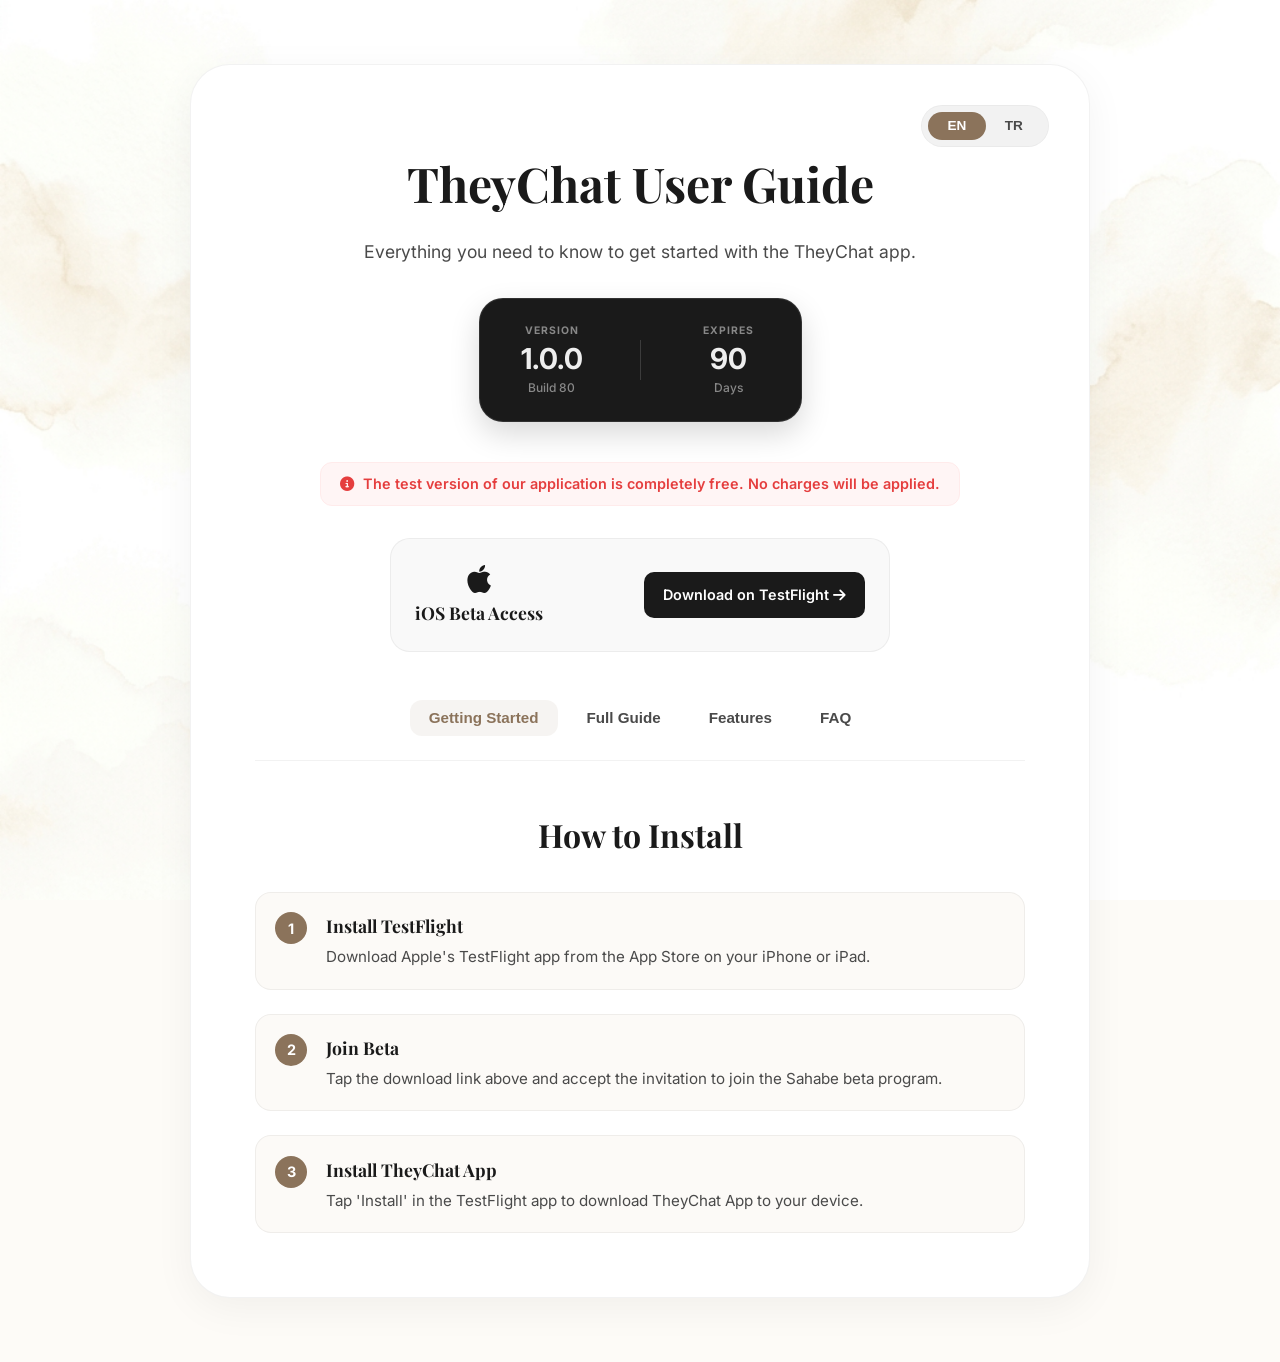
==== commit 3e8e0027: "feat: add dynamic version information card with TestFlight metadata fetching" ====
--- a/index.html
+++ b/index.html
@@ -23,6 +23,20 @@
             <h1 id="title">TheyChat User Guide</h1>
             <p id="subtitle">Everything you need to know to get started with the TheyChat app.</p>
             
+            <div class="version-info-card">
+                <div class="version-stat">
+                    <span class="stat-label" id="version-label">VERSION</span>
+                    <span class="stat-value" id="version-number">1.0.0</span>
+                    <span class="stat-sub" id="build-label">Build 80</span>
+                </div>
+                <div class="version-divider"></div>
+                <div class="version-stat">
+                    <span class="stat-label" id="expires-label">EXPIRES</span>
+                    <span class="stat-value" id="days-left">90</span>
+                    <span class="stat-sub" id="days-unit">Days</span>
+                </div>
+            </div>
+
             <div class="free-notice">
                 <i class="fa-solid fa-circle-info"></i>
                 <span id="free-notice-text">The test version of our application is completely free. No charges will be applied.</span>
--- a/style.css
+++ b/style.css
@@ -520,3 +520,72 @@
         font-size: 1.8rem;
     }
 }
+
+/* Version Information Card */
+.version-info-card {
+    background: #1A1A1A;
+    color: white;
+    border-radius: 24px;
+    padding: 1.5rem 2rem;
+    display: inline-flex;
+    align-items: center;
+    justify-content: center;
+    gap: 3rem;
+    margin-bottom: 2.5rem;
+    box-shadow: 0 12px 30px rgba(0, 0, 0, 0.15);
+    border: 1px solid rgba(255, 255, 255, 0.1);
+}
+
+.version-stat {
+    display: flex;
+    flex-direction: column;
+    align-items: center;
+    min-width: 80px;
+}
+
+.version-divider {
+    width: 1px;
+    height: 40px;
+    background: rgba(255, 255, 255, 0.15);
+}
+
+.stat-label {
+    font-size: 0.65rem;
+    font-weight: 700;
+    color: #888;
+    text-transform: uppercase;
+    letter-spacing: 1px;
+    margin-bottom: 0.2rem;
+}
+
+.stat-value {
+    font-size: 1.8rem;
+    font-weight: 700;
+    line-height: 1.1;
+    color: #EEE;
+}
+
+.stat-sub {
+    font-size: 0.75rem;
+    color: #888;
+    margin-top: 0.2rem;
+    font-weight: 500;
+}
+
+@media (max-width: 600px) {
+    .version-info-card {
+        padding: 1.2rem;
+        gap: 1.5rem;
+        width: 100%;
+        max-width: 320px;
+    }
+    
+    .stat-value {
+        font-size: 1.5rem;
+    }
+    
+    .version-divider {
+        height: 30px;
+    }
+}
+
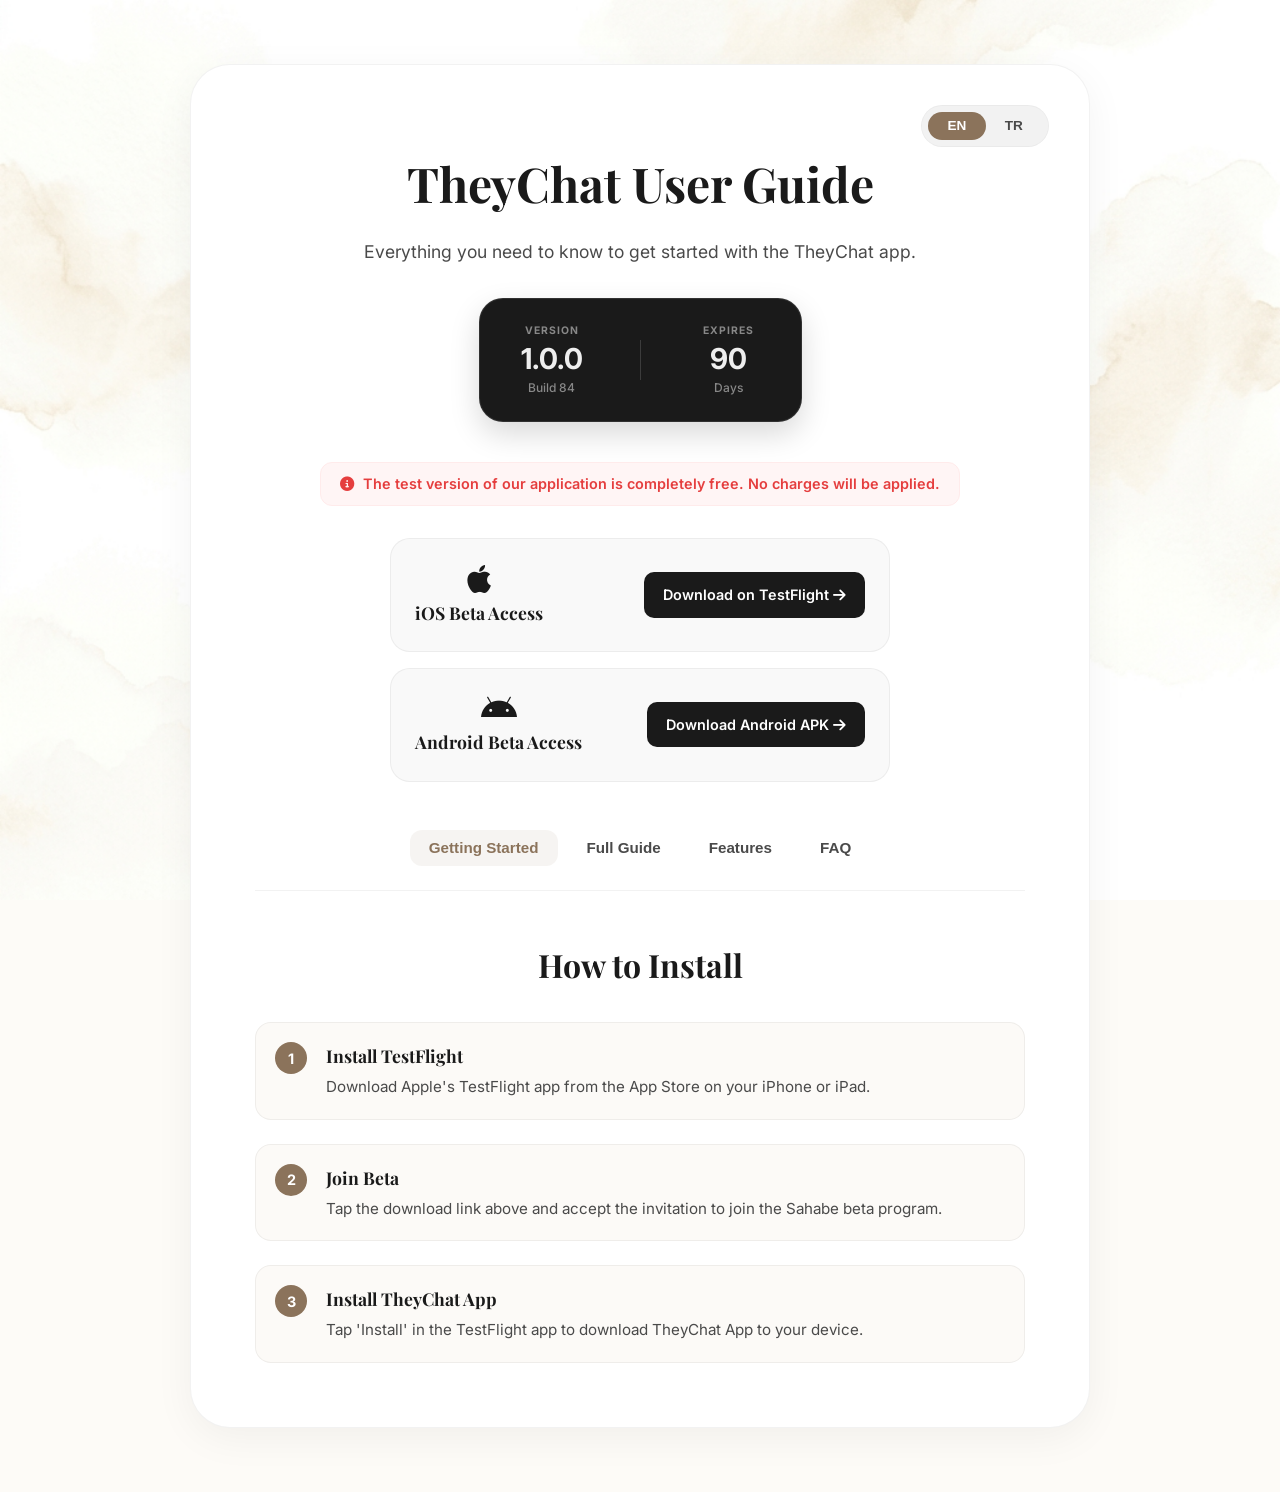
==== commit a29b3158: "feat: add Android beta download section with localization support" ====
--- a/index.html
+++ b/index.html
@@ -51,6 +51,19 @@
                 </div>
                 <a href="https://testflight.apple.com/join/zxVEdSqY" target="_blank" class="download-btn">
                     <span id="download-text">Download on TestFlight</span>
+                    <i class="fa-solid fa-arrow-right"></i>
+                </a>
+            </div>
+
+            <div class="download-card" style="margin-top: 1rem;">
+                <div class="app-info">
+                    <i class="fa-brands fa-android android-icon"></i>
+                    <div>
+                        <h3 id="android-beta">Android Beta Access</h3>
+                    </div>
+                </div>
+                <a href="https://expo.dev/accounts/taofl_org/projects/TheyChatMobile/builds/e9fa184b-da2b-4e81-9f7c-d34049afbcda" target="_blank" class="download-btn">
+                    <span id="android-download-text">Download Android APK</span>
                     <i class="fa-solid fa-arrow-right"></i>
                 </a>
             </div>
--- a/style.css
+++ b/style.css
@@ -141,7 +141,7 @@
     transform: translateY(-2px);
 }
 
-.apple-icon {
+.apple-icon, .android-icon {
     font-size: 2rem;
     color: var(--text-main);
 }
@@ -319,31 +319,32 @@
 
 .guide-images {
     display: flex;
-    flex-wrap: wrap;
+    flex-direction: column;
+    align-items: center;
     gap: 2rem;
     margin: 3rem 0;
-    justify-content: center;
     background: #FDFBF7;
-    padding: 2rem;
+    padding: 2.5rem;
     border-radius: 24px;
     border: 1px dashed var(--border);
 }
 
+.guide-images::-webkit-scrollbar {
+    display: none; /* Chrome/Safari */
+}
+
 .guide-images img {
-    max-width: 240px;
-    width: 100%;
+    width: 280px;
     height: auto;
     border-radius: 30px;
     border: 6px solid #1A1A1A; /* Mock phone frame */
     box-shadow: 0 15px 35px rgba(0, 0, 0, 0.1);
     transition: all 0.3s ease;
     background: white;
-    flex: 0 1 240px;
-}
-
-.guide-images img:only-child {
-    max-width: 280px;
-}
+}
+
+
+
 
 .guide-images img:hover {
     transform: translateY(-10px);
@@ -415,8 +416,8 @@
     }
     
     .container {
-        margin-top: 1rem;
-        padding: 2rem 1.2rem; /* Reduced padding since switcher is now relative */
+        margin-top: 0.5rem;
+        padding: 1.5rem 1.2rem; /* Reduced padding */
         border-radius: 20px;
         width: 96%;
     }
@@ -493,31 +494,28 @@
     }
 
     .guide-images {
-        flex-direction: row;
-        flex-wrap: wrap;
-        justify-content: center;
-        gap: 1rem;
-        padding: 1rem;
+        gap: 1.5rem;
+        padding: 1.5rem 1rem;
     }
 
     .guide-images img {
-        max-width: 160px;
-        border-width: 4px; /* Slightly thinner frame on mobile */
-    }
-
-    .guide-images img:only-child {
-        max-width: 220px;
+        width: 100%;
+        max-width: 240px;
+        border-width: 4px;
     }
 }
 
 /* Optimization for Iframe on Mobile */
 @media (max-width: 480px) {
     .container {
-        padding: 1.5rem 1rem;
-        margin-top: 4.5rem;
+        padding: 1.2rem 1rem;
+        margin-top: 0.5rem;
     }
     .hero h1 {
-        font-size: 1.8rem;
+        font-size: 1.6rem;
+    }
+    .hero {
+        margin-top: 0.5rem;
     }
 }
 
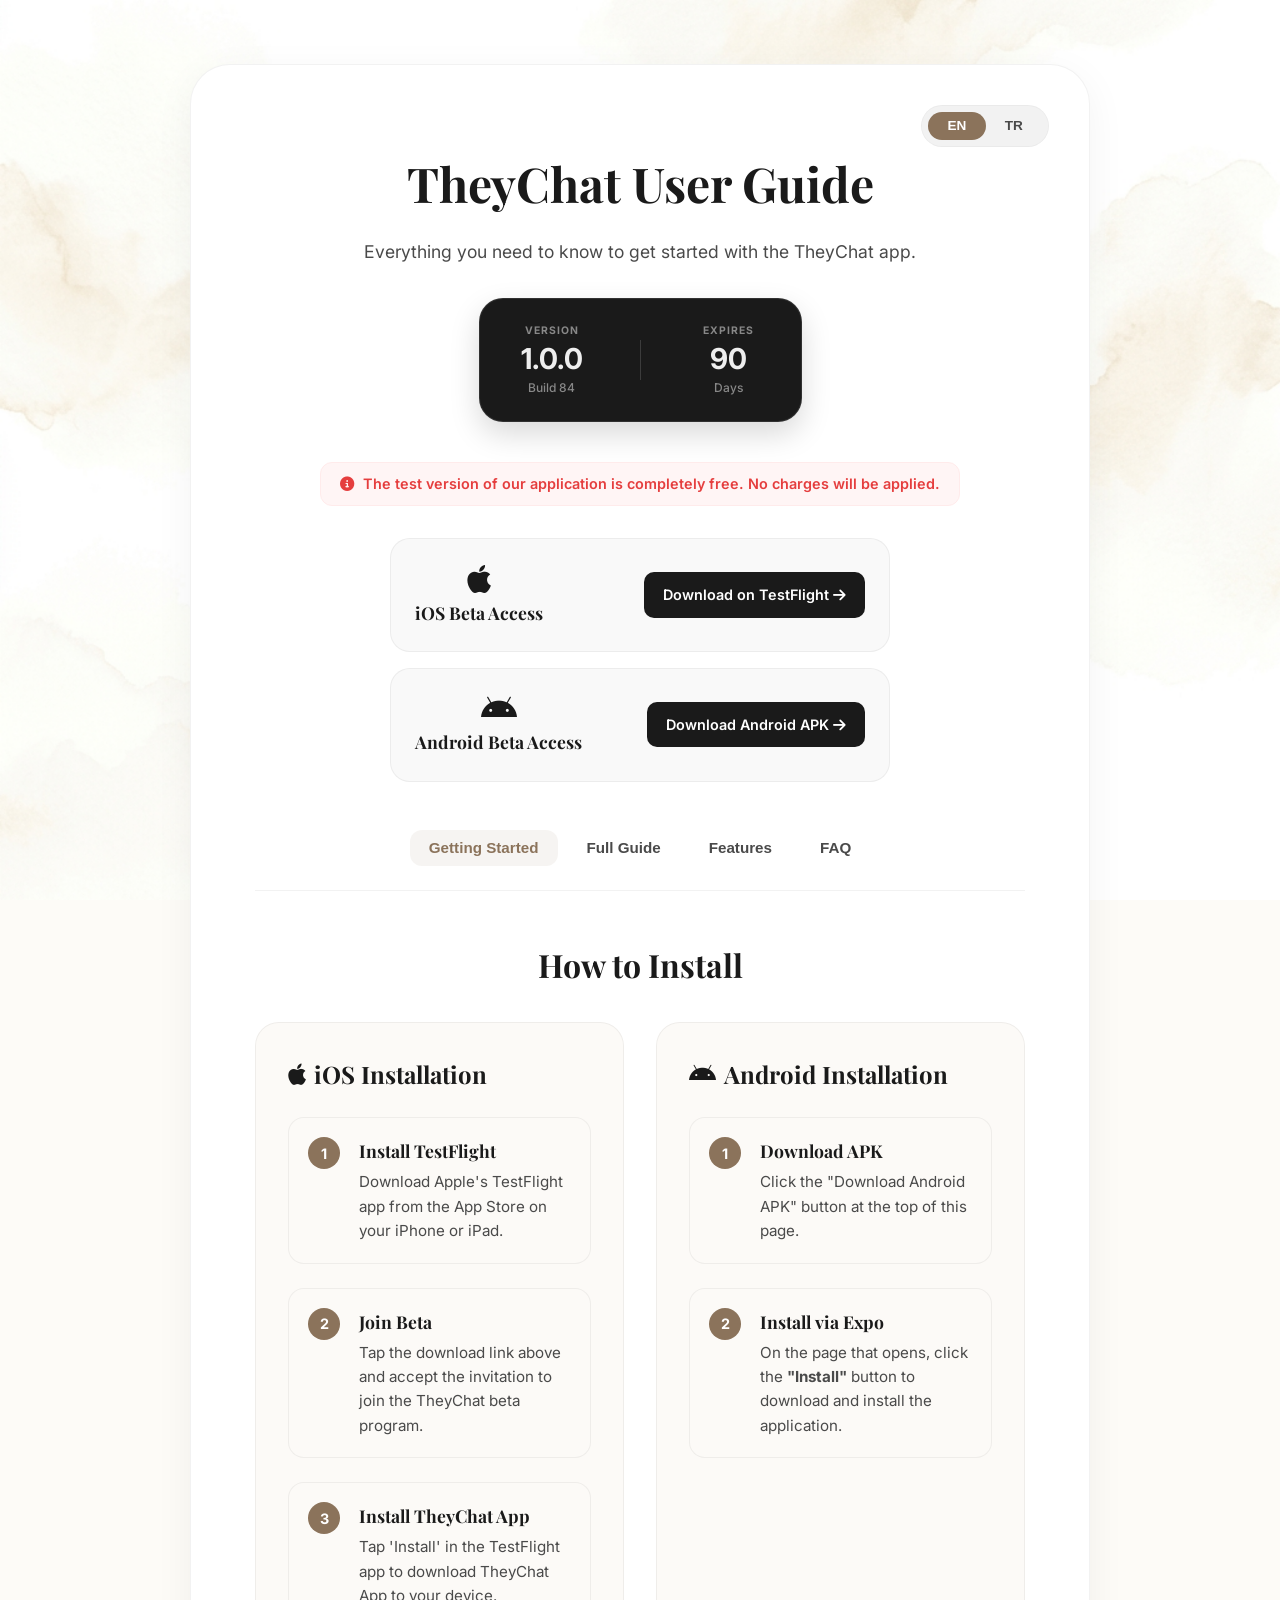
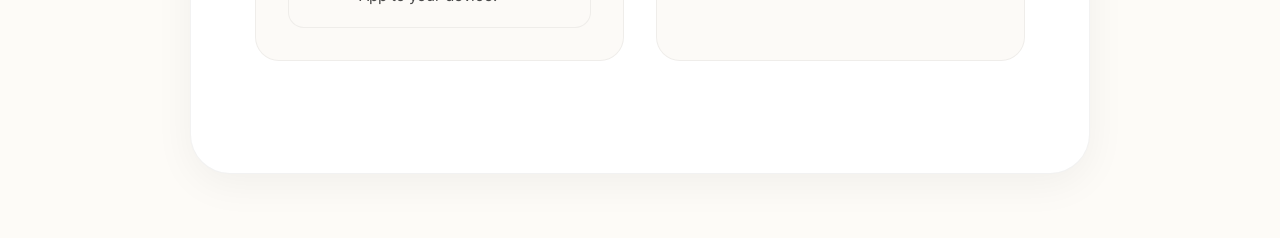
==== commit e703929b: "feat: add Android installation guide and update iOS instructions in documentation" ====
--- a/index.html
+++ b/index.html
@@ -79,29 +79,54 @@
 
             <div class="tab-content active" id="getting-started">
                 <h2 id="gs-title">How to Install</h2>
-                <ol class="steps">
-                    <li>
-                        <div class="step-icon">1</div>
-                        <div class="step-text">
-                            <h4 id="step1-title">Install TestFlight</h4>
-                            <p id="step1-desc">Download Apple's TestFlight app from the App Store on your iPhone or iPad.</p>
-                        </div>
-                    </li>
-                    <li>
-                        <div class="step-icon">2</div>
-                        <div class="step-text">
-                            <h4 id="step2-title">Join Beta</h4>
-                            <p id="step2-desc">Tap the download link above and accept the invitation to join the Sahabe beta program.</p>
-                        </div>
-                    </li>
-                    <li>
-                        <div class="step-icon">3</div>
-                        <div class="step-text">
-                            <h4 id="step3-title">Install TheyChat App</h4>
-                            <p id="step3-desc">Tap 'Install' in the TestFlight app to download TheyChat App to your device.</p>
-                        </div>
-                    </li>
-                </ol>
+                <div class="install-methods-grid">
+                    <div class="install-method-card">
+                        <h3 id="gs-ios-title"><i class="fa-brands fa-apple"></i> iOS Installation</h3>
+                        <ol class="steps">
+                            <li>
+                                <div class="step-icon">1</div>
+                                <div class="step-text">
+                                    <h4 id="step1-title">Install TestFlight</h4>
+                                    <p id="step1-desc">Download Apple's TestFlight app from the App Store on your iPhone or iPad.</p>
+                                </div>
+                            </li>
+                            <li>
+                                <div class="step-icon">2</div>
+                                <div class="step-text">
+                                    <h4 id="step2-title">Join Beta</h4>
+                                    <p id="step2-desc">Tap the download link above and accept the invitation to join the TheyChat beta program.</p>
+                                </div>
+                            </li>
+                            <li>
+                                <div class="step-icon">3</div>
+                                <div class="step-text">
+                                    <h4 id="step3-title">Install TheyChat App</h4>
+                                    <p id="step3-desc">Tap 'Install' in the TestFlight app to download TheyChat App to your device.</p>
+                                </div>
+                            </li>
+                        </ol>
+                    </div>
+                    
+                    <div class="install-method-card">
+                        <h3 id="gs-android-title"><i class="fa-brands fa-android"></i> Android Installation</h3>
+                        <ol class="steps">
+                            <li>
+                                <div class="step-icon">1</div>
+                                <div class="step-text">
+                                    <h4 id="android-step1-title">Download APK</h4>
+                                    <p id="android-step1-desc">Click the "Download Android APK" button at the top of this page.</p>
+                                </div>
+                            </li>
+                            <li>
+                                <div class="step-icon">2</div>
+                                <div class="step-text">
+                                    <h4 id="android-step2-title">Install via Expo</h4>
+                                    <p id="android-step2-desc">On the page that opens, click the <strong>"Install"</strong> button to download and install the application.</p>
+                                </div>
+                            </li>
+                        </ol>
+                    </div>
+                </div>
             </div>
 
             <!-- Full Guide Tab Content -->
@@ -112,13 +137,28 @@
                     <div class="guide-images"><img src="images/1.png" alt="Intro"></div>
 
                     <h3>1. Installation and Registration Process</h3>
-                    <div class="guide-images">
-                        <img src="images/2.png" alt="Installation 1">
-                        <img src="images/3.png" alt="Installation 2">
-                    </div>
-                    <ul>
-                        <li><strong>TestFlight Installation:</strong> Our application is currently in the testing phase. First, you need to download and install the TestFlight app from the App Store.</li>
-                        <li><strong>Login and Registration:</strong> When you open the app, you will see three different secure registration options:
+                    <h4><i class="fa-brands fa-apple"></i> iOS - How to Install</h4>
+                    <div class="guide-images">
+                        <img src="images/2.png" alt="iOS Installation 1">
+                        <img src="images/3.png" alt="iOS Installation 2">
+                    </div>
+                    <ul>
+                        <li><strong>Step 1 (TestFlight):</strong> Our application is currently in the testing phase. First, download and install the <strong>TestFlight</strong> app from the App Store on your iOS device.</li>
+                        <li><strong>Step 2 (Join Beta):</strong> Tap the "Download on TestFlight" button at the top of this page and accept the invitation to join the beta program.</li>
+                    </ul>
+
+                    <h4><i class="fa-brands fa-android"></i> Android - How to Install</h4>
+                    <div class="guide-images">
+                        <img src="images/19.png" alt="Android Installation Screenshot">
+                    </div>
+                    <ul>
+                        <li><strong>Step 1 (Download APK):</strong> Click the "Download Android APK" button at the top of this page.</li>
+                        <li><strong>Step 2 (Installation):</strong> On the page that opens (Expo), click the <strong>"Install"</strong> button circled in the screenshot to download and install the application on your device.</li>
+                    </ul>
+
+                    <h4><i class="fa-solid fa-user-plus"></i> Login & Registration</h4>
+                    <ul>
+                        <li>When you open the app, you will see three different secure registration options:
                             <ul>
                                 <li>Register with an Email address.</li>
                                 <li>Quick login with a Google account.</li>
@@ -230,13 +270,28 @@
                     <div class="guide-images"><img src="images/1.png" alt="Giriş"></div>
 
                     <h3>1. Kurulum ve Kayıt Süreci</h3>
-                    <div class="guide-images">
-                        <img src="images/2.png" alt="Kurulum 1">
-                        <img src="images/3.png" alt="Kurulum 2">
-                    </div>
-                    <ul>
-                        <li><strong>TestFlight Yüklemesi:</strong> Uygulamamız şu an test aşamasındadır. Öncelikle App Store üzerinden TestFlight uygulamasını indirip kurmanız gerekmektedir.</li>
-                        <li><strong>Giriş ve Kayıt:</strong> Uygulamayı açtığınızda karşınıza üç farklı güvenli kayıt seçeneği çıkacaktır:
+                    <h4><i class="fa-brands fa-apple"></i> iOS - Nasıl Kurulur?</h4>
+                    <div class="guide-images">
+                        <img src="images/2.png" alt="iOS Kurulum 1">
+                        <img src="images/3.png" alt="iOS Kurulum 2">
+                    </div>
+                    <ul>
+                        <li><strong>1. Adım (TestFlight):</strong> Uygulamamız şu an test aşamasındadır. Öncelikle iOS cihazınıza App Store üzerinden <strong>TestFlight</strong> uygulamasını indirip kurmanız gerekmektedir.</li>
+                        <li><strong>2. Adım (Beta'ya Katılım):</strong> Bu sayfanın üst kısmında bulunan "TestFlight'ta İndir" butonuna tıklayarak beta programına katılım davetini kabul edin.</li>
+                    </ul>
+
+                    <h4><i class="fa-brands fa-android"></i> Android - Nasıl Kurulur?</h4>
+                    <div class="guide-images">
+                        <img src="images/19.png" alt="Android Kurulum Ekran Görüntüsü">
+                    </div>
+                    <ul>
+                        <li><strong>1. Adım (APK İndirme):</strong> Sayfanın üst kısmında yer alan "Android APK İndir" butonuna tıklayın.</li>
+                        <li><strong>2. Adım (Kurulum):</strong> Açılan Expo sayfasında, ekran görüntüsünde de belirtildiği gibi <strong>"Install"</strong> butonuna basarak uygulamayı indirip cihazınıza kurabilirsiniz.</li>
+                    </ul>
+
+                    <h4><i class="fa-solid fa-user-plus"></i> Kayıt ve Giriş</h4>
+                    <ul>
+                        <li>Uygulamayı açtığınızda karşınıza üç farklı güvenli kayıt seçeneği çıkacaktır:
                             <ul>
                                 <li>E-posta adresi ile kayıt.</li>
                                 <li>Google hesabı ile hızlı giriş.</li>
--- a/style.css
+++ b/style.css
@@ -225,6 +225,38 @@
     text-align: center;
 }
 
+.install-methods-grid {
+    display: grid;
+    grid-template-columns: 1fr 1fr;
+    gap: 2rem;
+    margin-top: 2rem;
+    margin-bottom: 3rem;
+}
+
+.install-method-card {
+    background: #FCFAF7;
+    border: 1px solid var(--border);
+    border-radius: 24px;
+    padding: 2rem;
+}
+
+.install-method-card h3 {
+    font-family: var(--heading-font);
+    font-size: 1.5rem;
+    margin-bottom: 1.5rem;
+    display: flex;
+    align-items: center;
+    gap: 0.5rem;
+    color: var(--text-main);
+}
+
+@media (max-width: 768px) {
+    .install-methods-grid {
+        grid-template-columns: 1fr;
+        gap: 1.5rem;
+    }
+}
+
 /* Steps */
 .steps {
     list-style: none;
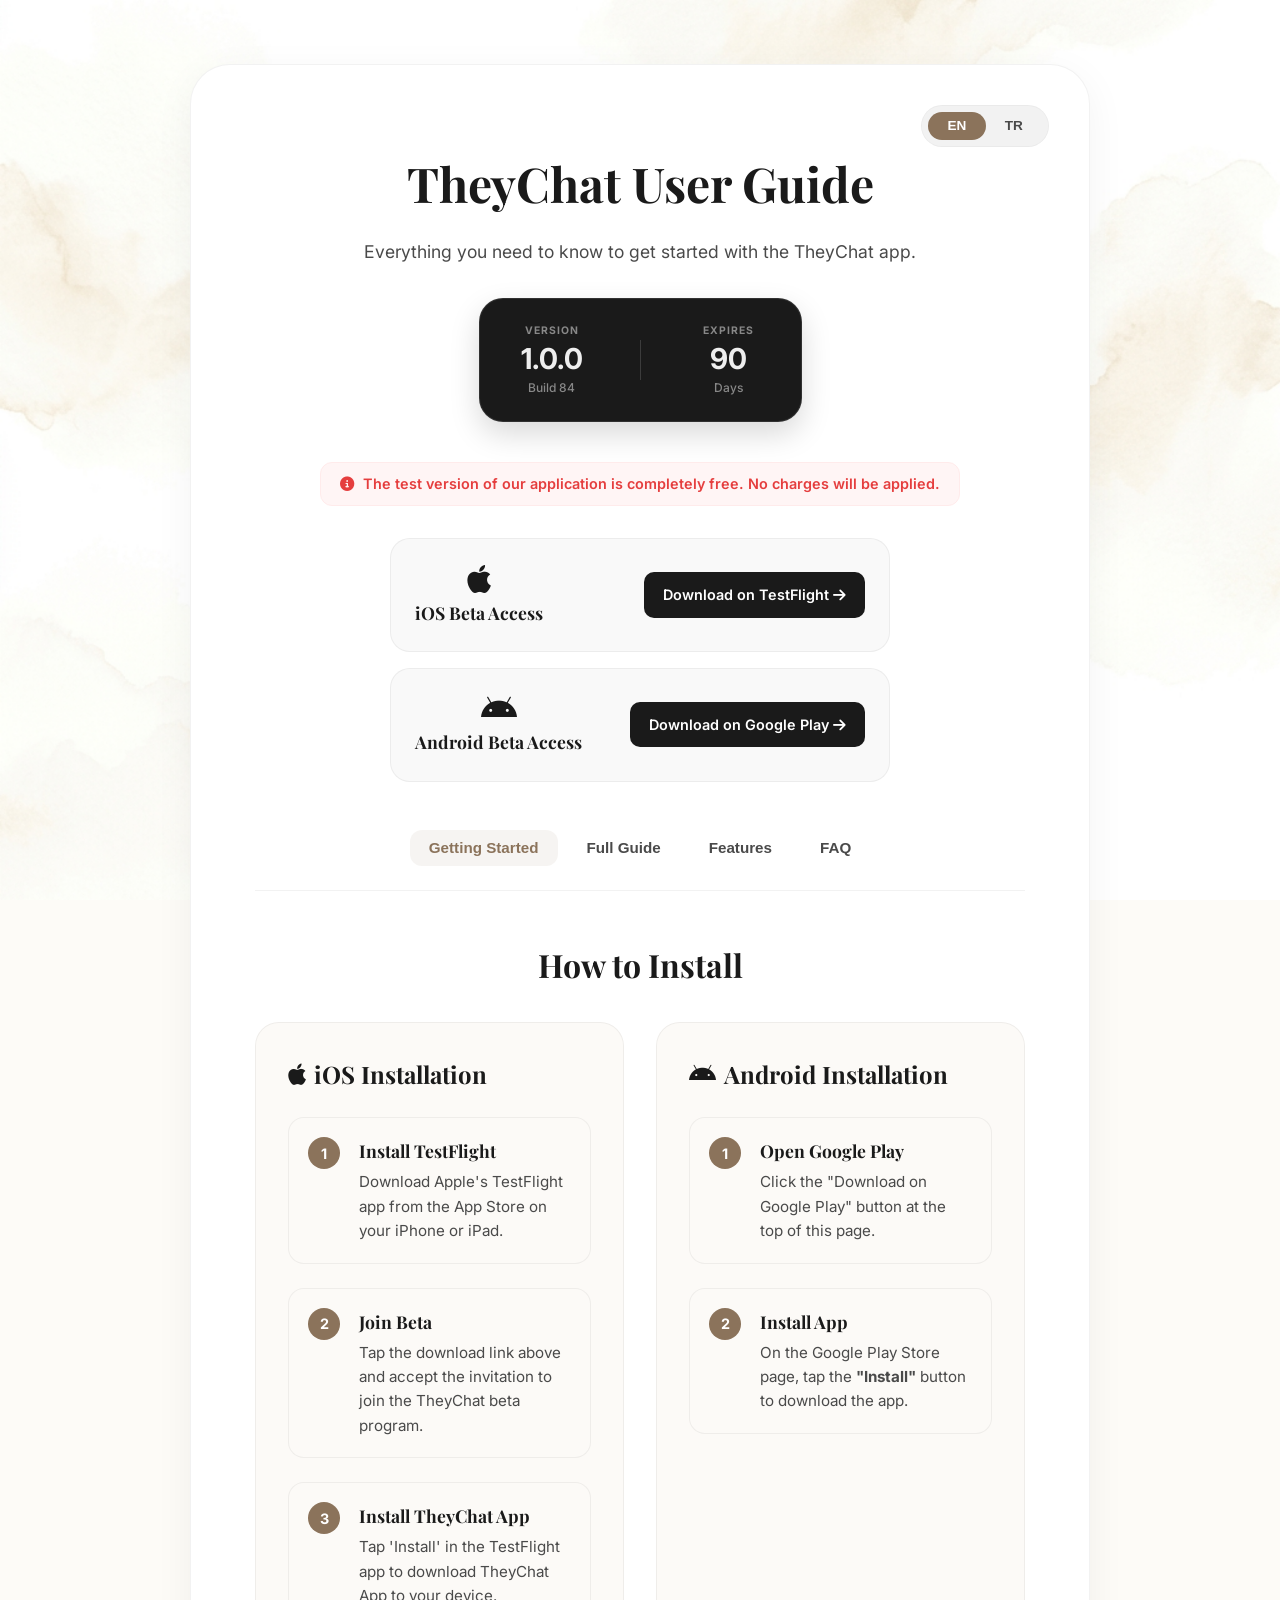
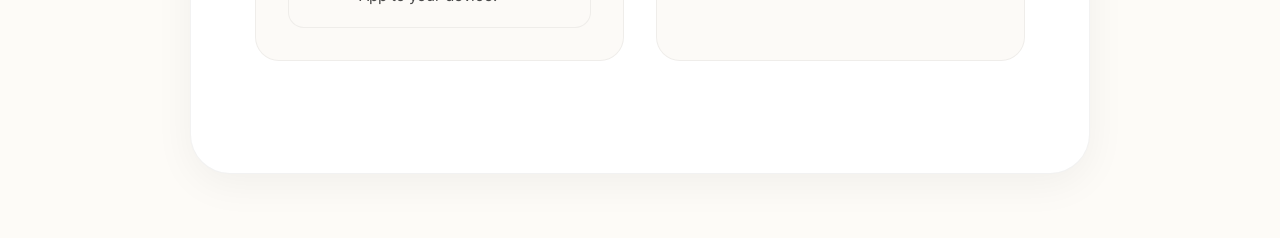
==== commit 89707e7a: "feat: update Android distribution from APK to Google Play Store" ====
--- a/index.html
+++ b/index.html
@@ -62,8 +62,8 @@
                         <h3 id="android-beta">Android Beta Access</h3>
                     </div>
                 </div>
-                <a href="https://expo.dev/accounts/taofl_org/projects/TheyChatMobile/builds/e9fa184b-da2b-4e81-9f7c-d34049afbcda" target="_blank" class="download-btn">
-                    <span id="android-download-text">Download Android APK</span>
+                <a href="https://play.google.com/store/apps/details?id=com.taofl.theychatmobile" target="_blank" class="download-btn">
+                    <span id="android-download-text">Download on Google Play</span>
                     <i class="fa-solid fa-arrow-right"></i>
                 </a>
             </div>
@@ -113,15 +113,15 @@
                             <li>
                                 <div class="step-icon">1</div>
                                 <div class="step-text">
-                                    <h4 id="android-step1-title">Download APK</h4>
-                                    <p id="android-step1-desc">Click the "Download Android APK" button at the top of this page.</p>
+                                    <h4 id="android-step1-title">Open Google Play</h4>
+                                    <p id="android-step1-desc">Click the "Download on Google Play" button at the top of this page.</p>
                                 </div>
                             </li>
                             <li>
                                 <div class="step-icon">2</div>
                                 <div class="step-text">
-                                    <h4 id="android-step2-title">Install via Expo</h4>
-                                    <p id="android-step2-desc">On the page that opens, click the <strong>"Install"</strong> button to download and install the application.</p>
+                                    <h4 id="android-step2-title">Install App</h4>
+                                    <p id="android-step2-desc">On the Google Play Store page, tap the <strong>"Install"</strong> button to download the app.</p>
                                 </div>
                             </li>
                         </ol>
@@ -152,8 +152,8 @@
                         <img src="images/19.png" alt="Android Installation Screenshot">
                     </div>
                     <ul>
-                        <li><strong>Step 1 (Download APK):</strong> Click the "Download Android APK" button at the top of this page.</li>
-                        <li><strong>Step 2 (Installation):</strong> On the page that opens (Expo), click the <strong>"Install"</strong> button circled in the screenshot to download and install the application on your device.</li>
+                        <li><strong>Step 1 (Open Google Play):</strong> Click the "Download on Google Play" button at the top of this page.</li>
+                        <li><strong>Step 2 (Installation):</strong> On the Google Play Store page, click the <strong>"Install"</strong> button to download and install the application on your device.</li>
                     </ul>
 
                     <h4><i class="fa-solid fa-user-plus"></i> Login & Registration</h4>
@@ -285,8 +285,8 @@
                         <img src="images/19.png" alt="Android Kurulum Ekran Görüntüsü">
                     </div>
                     <ul>
-                        <li><strong>1. Adım (APK İndirme):</strong> Sayfanın üst kısmında yer alan "Android APK İndir" butonuna tıklayın.</li>
-                        <li><strong>2. Adım (Kurulum):</strong> Açılan Expo sayfasında, ekran görüntüsünde de belirtildiği gibi <strong>"Install"</strong> butonuna basarak uygulamayı indirip cihazınıza kurabilirsiniz.</li>
+                        <li><strong>1. Adım (Google Play'i Açın):</strong> Sayfanın üst kısmında yer alan "Google Play'den İndir" butonuna tıklayın.</li>
+                        <li><strong>2. Adım (Kurulum):</strong> Açılan Google Play Store sayfasında <strong>"Yükle"</strong> butonuna basarak uygulamayı cihazınıza kurabilirsiniz.</li>
                     </ul>
 
                     <h4><i class="fa-solid fa-user-plus"></i> Kayıt ve Giriş</h4>
